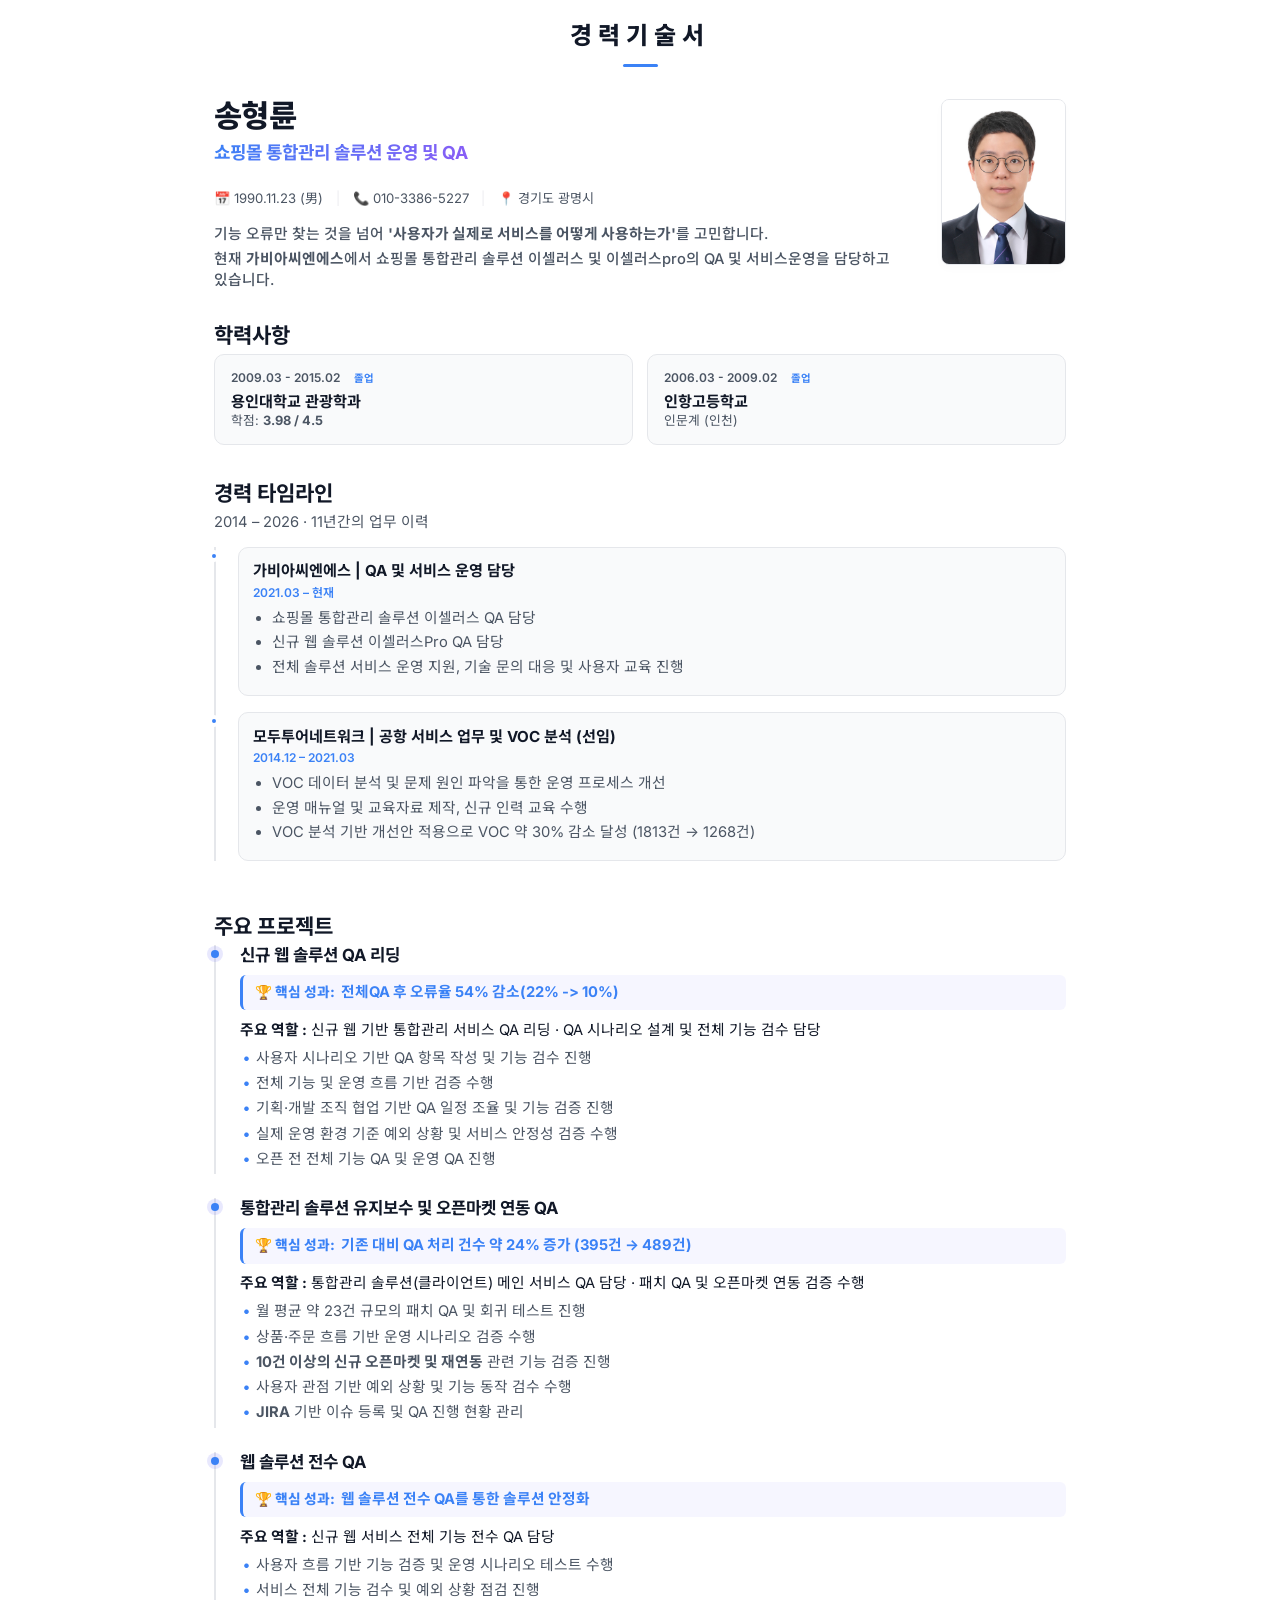
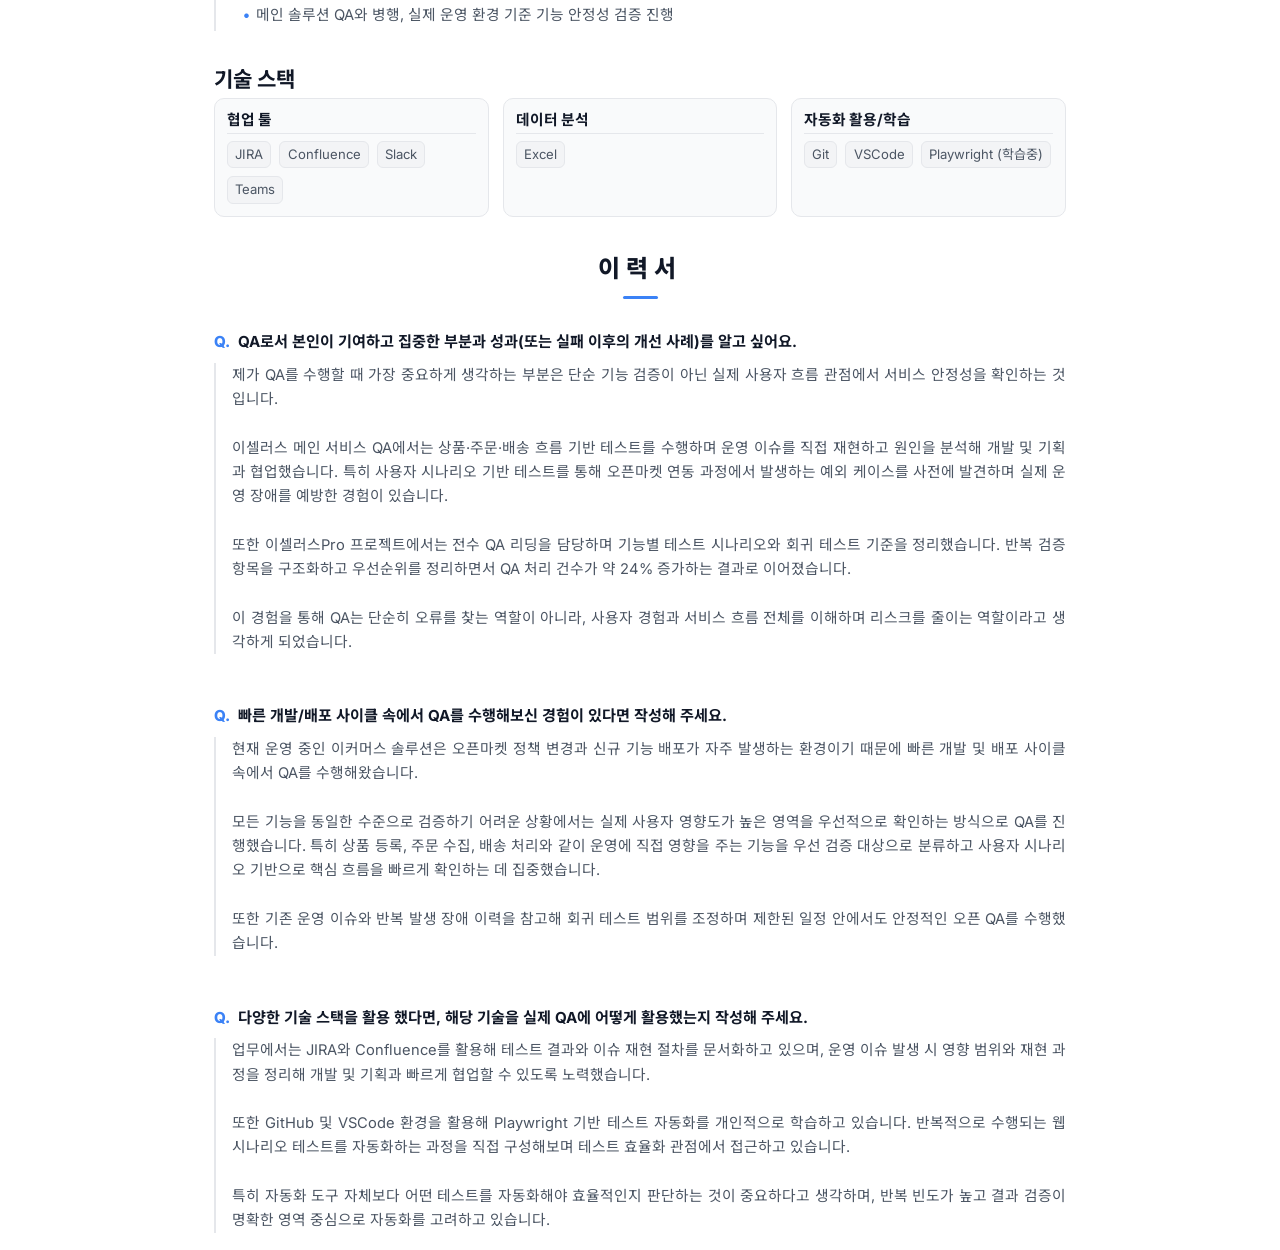
==== toss.html @ c9d4dc8e "Update portfolio project metrics and deploy new professional resume" ====
<!DOCTYPE html>
<html lang="ko">

<head>
    <meta charset="UTF-8">
    <meta name="viewport" content="width=device-width, initial-scale=1.0">
    <title>송형륜 | 포트폴리오</title>
    <meta name="description" content="쇼핑몰 통합관리 솔루션 운영 및 QA 송형륜의 포트폴리오입니다.">
    <!-- Google Fonts: Inter and Noto Sans KR -->
    <link rel="preconnect" href="https://fonts.googleapis.com">
    <link rel="preconnect" href="https://fonts.gstatic.com" crossorigin>
    <link
        href="https://fonts.googleapis.com/css2?family=Inter:wght@400;600;800&family=Noto+Sans+KR:wght@400;500;700&display=swap"
        rel="stylesheet">
    <link rel="stylesheet" href="style.css?v=1.1">
    <style>
        /* Custom Styles for toss.html - Resume-optimized compact layout */

        /* Hide navbar completely */
        .navbar {
            display: none !important;
        }

        /* Adjust global text sizing and spacing */
        body {
            font-size: 0.82rem !important;
            line-height: 1.45 !important;
            padding: 0 !important;
            margin: 0 !important;
        }

        .container {
            max-width: 900px !important;
            width: 100% !important;
            margin: 0 auto !important;
            padding: 0 1.5rem !important;
        }

        /* Compress sections spacing */
        .section {
            padding: 1.1rem 0 !important;
        }

        /* Hero layout: Reset flex container to block so the container stretches to full width */
        .hero {
            display: block !important;
            min-height: auto !important;
            padding-top: 1.2rem !important;
            padding-bottom: 0.8rem !important;
        }

        .hero-grid {
            display: flex !important;
            flex-direction: row !important;
            justify-content: space-between !important;
            align-items: flex-start !important;
            gap: 2.5rem !important;
            padding-top: 0 !important;
        }

        .hero-left {
            flex: 1 !important;
            padding-right: 0 !important;
        }

        .hero-right {
            position: static !important;
            width: auto !important;
            flex-shrink: 0 !important;
            display: flex !important;
            justify-content: flex-end !important;
        }

        /* Compacting typography sizes */
        .hero-title {
            font-size: 1.92rem !important;
            font-weight: 800 !important;
            margin-bottom: 0.5rem !important;
        }

        .hero-role {
            font-size: 1.12rem !important;
            font-weight: 700 !important;
            margin-bottom: 0.6rem !important;
        }

        .hero-subtitle {
            font-size: 0.92rem !important;
            line-height: 1.45 !important;
            margin-bottom: 0 !important;
            color: var(--text-muted) !important;
            word-break: keep-all !important;
        }

        .status-badge {
            margin-bottom: 0.6rem !important;
            padding: 0.15rem 0.5rem !important;
            font-size: 0.74rem !important;
        }

        .section-title {
            font-size: 1.32rem !important;
            margin-bottom: 0.3rem !important;
            font-weight: 700 !important;
        }

        .section-subtitle {
            font-size: 0.92rem !important;
            margin-bottom: 0.8rem !important;
        }

        /* Profile photo frame slot */
        .profile-photo-container {
            width: 125px;
            height: 166px;
            border: 1px solid var(--border-color);
            border-radius: 8px;
            overflow: hidden;
            display: flex;
            align-items: center;
            justify-content: center;
            background: var(--card-bg);
            box-shadow: 0 4px 8px rgba(0, 0, 0, 0.02);
            transition: all 0.2s ease;
        }

        .profile-photo-container:hover {
            border-color: var(--accent-color);
        }

        .profile-photo {
            width: 100%;
            height: 100%;
            display: flex;
            align-items: center;
            justify-content: center;
            color: var(--text-muted);
            font-size: 0.78rem;
            font-weight: 600;
        }

        .photo-placeholder {
            display: flex;
            flex-direction: column;
            align-items: center;
            gap: 6px;
        }

        .photo-placeholder::before {
            content: '📸';
            font-size: 1.4rem;
        }

        /* New Sleek Minimalist Project List Layout */
        .project-list {
            display: flex !important;
            flex-direction: column !important;
            gap: 1.5rem !important;
        }

        .project-item {
            position: relative !important;
            padding-left: 1.5rem !important;
            border-left: 2px solid var(--border-color) !important;
        }

        .project-item::before {
            content: '' !important;
            position: absolute !important;
            left: -5px !important;
            top: 0.3rem !important;
            width: 8px !important;
            height: 8px !important;
            border-radius: 50% !important;
            background: var(--accent-color) !important;
            box-shadow: 0 0 0 4px rgba(99, 102, 241, 0.15) !important;
        }

        .project-header {
            display: flex !important;
            justify-content: space-between !important;
            align-items: center !important;
            margin-bottom: 0.5rem !important;
        }

        .project-header h3 {
            font-size: 1.05rem !important;
            font-weight: 700 !important;
            margin: 0 !important;
        }

        .project-badge {
            font-size: 0.7rem !important;
            padding: 0.15rem 0.5rem !important;
            border-radius: 4px !important;
        }

        .project-result-banner {
            background: rgba(99, 102, 241, 0.06) !important;
            border-left: 3px solid var(--accent-color) !important;
            padding: 0.45rem 0.75rem !important;
            border-radius: 6px !important;
            margin-bottom: 0.6rem !important;
            font-size: 0.92rem !important;
            font-weight: 700 !important;
            color: var(--accent-color) !important;
            display: flex !important;
            align-items: center !important;
            gap: 0.4rem !important;
        }

        .project-result-banner::before {
            content: '🏆 핵심 성과:' !important;
            font-size: 0.86rem !important;
            font-weight: 800 !important;
        }

        .project-role-text {
            font-size: 0.92rem !important;
            color: var(--text-color) !important;
            margin: 0 0 0.4rem 0 !important;
            line-height: 1.45 !important;
        }

        .project-tasks-list {
            list-style: none !important;
            padding-left: 0 !important;
            margin: 0 !important;
        }

        .project-tasks-list li {
            position: relative !important;
            padding-left: 1rem !important;
            margin-bottom: 0.25rem !important;
            font-size: 0.92rem !important;
            line-height: 1.45 !important;
            color: var(--text-muted) !important;
        }

        .project-tasks-list li::before {
            content: '•' !important;
            position: absolute !important;
            left: 0.2rem !important;
            color: var(--accent-color) !important;
            font-weight: bold !important;
        }

        /* Compacting Career Timeline */
        .timeline {
            padding-left: 1.5rem !important;
        }

        .timeline-item {
            margin-bottom: 1rem !important;
        }

        .timeline-dot {
            left: -1.85rem !important;
            top: 0.2rem !important;
            width: 0.75rem !important;
            height: 0.75rem !important;
        }

        .timeline-content {
            padding: 0.85rem !important;
            border-radius: 10px !important;
        }

        .timeline-content h3 {
            font-size: 0.95rem !important;
            margin-bottom: 0.2rem !important;
        }

        .timeline-desc {
            font-size: 0.75rem !important;
            margin-bottom: 0.4rem !important;
        }

        .timeline-content li {
            font-size: 0.92rem !important;
            margin-bottom: 0.2rem !important;
        }

        /* Education Section styling */
        .education-grid {
            display: grid !important;
            grid-template-columns: repeat(2, 1fr) !important;
            gap: 0.85rem !important;
        }

        .education-card {
            padding: 0.85rem 1rem !important;
            border-radius: 10px !important;
            background: var(--card-bg) !important;
            border: 1px solid var(--border-color) !important;
            display: flex !important;
            flex-direction: column !important;
            gap: 0.3rem !important;
        }

        .edu-duration {
            font-size: 0.75rem !important;
            color: var(--text-muted) !important;
            font-weight: 600 !important;
            display: flex !important;
            align-items: center !important;
            gap: 0.5rem !important;
        }

        .edu-badge {
            background: rgba(var(--accent-rgb), 0.1) !important;
            color: var(--accent-color) !important;
            padding: 0.1rem 0.4rem !important;
            font-size: 0.65rem !important;
            border-radius: 4px !important;
            font-weight: 700 !important;
        }

        .education-card h3 {
            font-size: 0.95rem !important;
            font-weight: 700 !important;
            margin: 0 !important;
        }

        .edu-grade {
            font-size: 0.8rem !important;
            color: var(--text-muted) !important;
            margin: 0 !important;
        }

        /* Compacting Skills - 3 column single row layout */
        .skills-grid {
            display: grid !important;
            grid-template-columns: repeat(3, 1fr) !important;
            gap: 0.85rem !important;
        }

        .skill-category {
            padding: 0.75rem !important;
            border-radius: 10px !important;
        }

        .skill-category h3 {
            font-size: 0.92rem !important;
            margin-bottom: 0.4rem !important;
            padding-bottom: 0.2rem !important;
        }

        .tag {
            padding: 0.2rem 0.45rem !important;
            font-size: 0.82rem !important;
            border-radius: 6px !important;
        }

        /* Document Main Title (경력기술서) */
        .resume-main-title {
            text-align: center !important;
            font-size: 1.5rem !important;
            font-weight: 800 !important;
            letter-spacing: 0.25em !important;
            color: var(--text-color) !important;
            margin-bottom: 2rem !important;
            position: relative !important;
        }

        .resume-main-title::after {
            content: '' !important;
            display: block !important;
            width: 35px !important;
            height: 3px !important;
            background: var(--accent-color) !important;
            margin: 0.6rem auto 0 auto !important;
            border-radius: 2px !important;
        }

        /* Cover Letter (자기소개서) Styles */
        .cover-letter-list {
            display: flex !important;
            flex-direction: column !important;
            gap: 3.2rem !important;
            margin-top: 1.5rem !important;
        }

        .cover-letter-item {
            display: flex !important;
            flex-direction: column !important;
            gap: 0.6rem !important;
            page-break-inside: avoid !important;
            break-inside: avoid !important;
        }

        .cover-letter-question {
            font-size: 0.95rem !important;
            font-weight: 700 !important;
            color: var(--text-color) !important;
            display: flex !important;
            align-items: center !important;
            gap: 0.5rem !important;
        }

        .cover-letter-question::before {
            content: 'Q.' !important;
            color: var(--accent-color) !important;
            font-weight: 800 !important;
        }

        .cover-letter-answer {
            font-size: 0.92rem !important;
            line-height: 1.65 !important;
            color: var(--text-muted) !important;
            padding-left: 1rem !important;
            border-left: 2px solid var(--border-color) !important;
            text-align: justify !important;
        }

        /* Hero Contact Info Styling */
        .hero-contact-info {
            display: flex !important;
            flex-wrap: wrap !important;
            gap: 0.6rem !important;
            align-items: center !important;
            margin-top: 0.8rem !important;
            font-size: 0.82rem !important;
            color: var(--text-muted) !important;
        }

        .info-divider {
            color: var(--border-color) !important;
            font-weight: 300 !important;
            margin: 0 0.2rem !important;
        }

        /* Print formatting */
        @media print {
            body {
                background-color: #ffffff !important;
                color: #000000 !important;
                padding-top: 0.4rem !important;
            }

            /* Equal and beautiful spacing between all sections */
            .section {
                padding: 1.4rem 0 !important;
            }

            /* Increase gaps below titles and subtitles for excellent breathing room */
            .section-title {
                margin-bottom: 0.8rem !important;
            }

            .section-subtitle {
                font-size: 0.92rem !important;
                margin-bottom: 1.5rem !important;
            }

            .project-list,
            .education-grid,
            .timeline {
                margin-top: 0.8rem !important;
            }

            /* Extra padding at the top of Page 1 to look very professional */
            .hero {
                padding-top: 1.2rem !important;
                padding-bottom: 1rem !important;
            }

            /* Page 2 cleanly starts with Projects, with matching top margin and separation below */
            #projects {
                page-break-before: always !important;
                break-before: page !important;
                padding-top: 1.0rem !important;
                margin-bottom: 0.4rem !important;
            }

            /* Restore beautiful Project styling to original premium sizes but minimize vertical margins */
            .project-item {
                page-break-inside: avoid !important;
                break-inside: avoid !important;
                margin-bottom: 0.95rem !important;
            }

            .project-result-banner {
                padding: 0.4rem 0.6rem !important;
                margin-bottom: 0.5rem !important;
                font-size: 0.92rem !important;
            }

            .project-role-text {
                font-size: 0.92rem !important;
                margin-bottom: 0.3rem !important;
            }

            .project-tasks-list li {
                font-size: 0.92rem !important;
                line-height: 1.4 !important;
                margin-bottom: 0.12rem !important;
            }

            /* Compact Skills section specifically to sit perfectly at the bottom of Page 2 */
            .skills-grid {
                gap: 0.5rem !important;
                margin-top: 0.5rem !important;
            }

            .skill-category {
                padding: 0.4rem 0.6rem !important;
            }

            .skill-category h3 {
                font-size: 0.92rem !important;
                margin-bottom: 0.3rem !important;
            }

            .tag {
                padding: 0.12rem 0.35rem !important;
                font-size: 0.82rem !important;
            }

            #skills {
                padding-top: 0.6rem !important;
                margin-top: 0 !important;
            }

            /* Page 3 cleanly starts with Cover Letter (자기소개서) */
            #cover-letter {
                page-break-before: always !important;
                break-before: page !important;
                padding-top: 1.4rem !important;
            }

            #cover-letter .cover-letter-list {
                gap: 2.2rem !important;
                margin-top: 1rem !important;
            }

            #cover-letter .cover-letter-item {
                gap: 0.3rem !important;
                page-break-inside: avoid !important;
                break-inside: avoid !important;
            }

            #cover-letter .cover-letter-question {
                font-size: 1.02rem !important;
                margin-bottom: 0.2rem !important;
            }

            #cover-letter .cover-letter-answer {
                font-size: 0.92rem !important;
                line-height: 1.5 !important;
                padding-left: 0.8rem !important;
            }

            .timeline-content,
            .education-card {
                border: 1px solid #e5e7eb !important;
                background: #ffffff !important;
                page-break-inside: avoid !important;
                break-inside: avoid !important;
            }

            .skill-category {
                border: 1px solid #e5e7eb !important;
                background: #ffffff !important;
            }
        }
    </style>
</head>

<body>

    <main>
        <section id="hero" class="hero section">
            <div class="container fade-in">
                <!-- ✏️ [메인 타이틀 수정] -->
                <div class="resume-main-title">경력기술서</div>
                <div class="hero-grid">
                    <div class="hero-left">
                        <!-- ✏️ [이름 수정] -->
                        <h1 class="hero-title">송형륜</h1>
                        <!-- ✏️ [직무/타이틀 수정] -->
                        <p class="hero-role">
                            <span class="gradient-text">쇼핑몰 통합관리 솔루션 운영 및 QA</span>
                        </p>
                        <!-- ✏️ [인적사항 및 연락처 수정] -->
                        <div class="hero-contact-info">
                            <span>📅 1990.11.23 (男)</span>
                            <span class="info-divider">|</span>
                            <span>📞 010-3386-5227</span>
                            <span class="info-divider">|</span>
                            <span>📍 경기도 광명시</span>
                        </div>
                        <!-- ✏️ [한줄 요약 및 소개 수정] -->
                        <p class="hero-subtitle" style="margin-top: 1rem;">
                            기능 오류만 찾는 것을 넘어 <strong>'사용자가 실제로 서비스를 어떻게 사용하는가'</strong>를 고민합니다.
                            <span style="display: block; margin-top: 0.25rem;">현재 <strong>가비아씨엔에스</strong>에서 쇼핑몰 통합관리
                                솔루션 이셀러스 및 이셀러스pro의 QA 및 서비스운영을 담당하고 있습니다.</span>
                        </p>
                    </div>

                    <div class="hero-right">
                        <div class="profile-photo-container slide-up">
                            <!-- ✏️ [실제 이력서용 본인 사진 삽입 완료] -->
                            <img src="photo.jpg" alt="송형륜 프로필 사진"
                                style="width: 100%; height: 100%; object-fit: cover; display: block;">
                        </div>
                    </div>
                </div>
            </div>
        </section>

        <section id="education" class="education section">
            <div class="container">
                <h2 class="section-title slide-up">학력사항</h2>
                <div class="education-grid slide-up">
                    <!-- ✏️ [학력 1 수정 (대학교)] -->
                    <div class="education-card">
                        <div class="edu-duration">2009.03 - 2015.02 <span class="edu-badge">졸업</span></div>
                        <div class="edu-info">
                            <h3>용인대학교 관광학과</h3>
                            <p class="edu-grade">학점: <strong>3.98 / 4.5</strong></p>
                        </div>
                    </div>
                    <!-- ✏️ [학력 2 수정 (고등학교)] -->
                    <div class="education-card">
                        <div class="edu-duration">2006.03 - 2009.02 <span class="edu-badge">졸업</span></div>
                        <div class="edu-info">
                            <h3>인항고등학교</h3>
                            <p class="edu-grade">인문계 (인천)</p>
                        </div>
                    </div>
                </div>
            </div>
        </section>

        <section id="career" class="career section">
            <div class="container">
                <h2 class="section-title slide-up">경력 타임라인</h2>
                <!-- ✏️ [경력 타임라인 요약 서브타이틀 수정] -->
                <p class="section-subtitle slide-up">2014 – 2026 · 11년간의 업무 이력</p>

                <div class="timeline">
                    <div class="timeline-item slide-up">
                        <div class="timeline-dot"></div>
                        <div class="timeline-content">
                            <h3>가비아씨엔에스 | QA 및 서비스 운영 담당</h3>
                            <p class="timeline-desc">2021.03 – 현재</p>
                            <ul>
                                <li>쇼핑몰 통합관리 솔루션 이셀러스 QA 담당</li>
                                <li>신규 웹 솔루션 이셀러스Pro QA 담당</li>
                                <li>전체 솔루션 서비스 운영 지원, 기술 문의 대응 및 사용자 교육 진행</li>
                            </ul>
                        </div>
                    </div>

                    <div class="timeline-item slide-up">
                        <div class="timeline-dot"></div>
                        <div class="timeline-content">
                            <h3>모두투어네트워크 | 공항 서비스 업무 및 VOC 분석 (선임)</h3>
                            <p class="timeline-desc">2014.12 – 2021.03</p>
                            <ul>
                                <li>VOC 데이터 분석 및 문제 원인 파악을 통한 운영 프로세스 개선</li>
                                <li>운영 매뉴얼 및 교육자료 제작, 신규 인력 교육 수행</li>
                                <li>VOC 분석 기반 개선안 적용으로 VOC 약 30% 감소 달성 (1813건 → 1268건)</li>
                            </ul>
                        </div>
                    </div>
                </div>
            </div>
        </section>

        <section id="projects" class="projects section">
            <div class="container">
                <h2 class="section-title slide-up">주요 프로젝트</h2>
                <div class="project-list slide-up">

                    <div class="project-item">
                        <div class="project-header">
                            <h3>신규 웹 솔루션 QA 리딩 </h3>
                        </div>
                        <div class="project-result-banner">
                            전체QA 후 오류율 54% 감소(22% -> 10%)
                        </div>
                        <div class="project-details">
                            <p class="project-role-text"><strong>주요 역할 :</strong> 신규 웹 기반 통합관리 서비스 QA 리딩 · QA 시나리오 설계 및
                                전체 기능 검수 담당</p>
                            <ul class="project-tasks-list">
                                <li>사용자 시나리오 기반 QA 항목 작성 및 기능 검수 진행</li>
                                <li>전체 기능 및 운영 흐름 기반 검증 수행</li>
                                <li>기획·개발 조직 협업 기반 QA 일정 조율 및 기능 검증 진행</li>
                                <li>실제 운영 환경 기준 예외 상황 및 서비스 안정성 검증 수행</li>
                                <li>오픈 전 전체 기능 QA 및 운영 QA 진행</li>
                            </ul>
                        </div>
                    </div>

                    <div class="project-item">
                        <div class="project-header">
                            <h3>통합관리 솔루션 유지보수 및 오픈마켓 연동 QA</h3>
                        </div>
                        <div class="project-result-banner">
                            기존 대비 QA 처리 건수 약 24% 증가 (395건 → 489건)
                        </div>
                        <div class="project-details">
                            <p class="project-role-text"><strong>주요 역할 :</strong> 통합관리 솔루션(클라이언트) 메인 서비스 QA 담당 · 패치 QA 및
                                오픈마켓 연동
                                검증 수행</p>
                            <ul class="project-tasks-list">
                                <li>월 평균 약 23건 규모의 패치 QA 및 회귀 테스트 진행</li>
                                <li>상품·주문 흐름 기반 운영 시나리오 검증 수행</li>
                                <li><strong>10건 이상의 신규 오픈마켓 및 재연동</strong> 관련 기능 검증 진행</li>
                                <li>사용자 관점 기반 예외 상황 및 기능 동작 검수 수행</li>
                                <li><strong>JIRA</strong> 기반 이슈 등록 및 QA 진행 현황 관리</li>
                            </ul>
                        </div>
                    </div>

                    <div class="project-item">
                        <div class="project-header">
                            <h3>웹 솔루션 전수 QA</h3>
                        </div>
                        <div class="project-result-banner">
                            웹 솔루션 전수 QA를 통한 솔루션 안정화
                        </div>
                        <div class="project-details">
                            <p class="project-role-text"><strong>주요 역할 :</strong> 신규 웹 서비스 전체 기능 전수 QA 담당</p>
                            <ul class="project-tasks-list">
                                <li>사용자 흐름 기반 기능 검증 및 운영 시나리오 테스트 수행</li>
                                <li>서비스 전체 기능 검수 및 예외 상황 점검 진행</li>
                                <li>메인 솔루션 QA와 병행, 실제 운영 환경 기준 기능 안정성 검증 진행</li>
                            </ul>
                        </div>
                    </div>

                </div>
            </div>
        </section>

        <section id="skills" class="skills section">
            <div class="container">
                <h2 class="section-title slide-up">기술 스택</h2>
                <div class="skills-grid slide-up">
                    <div class="skill-category">
                        <h3>협업 툴</h3>
                        <div class="skill-tags">
                            <span class="tag">JIRA</span>
                            <span class="tag">Confluence</span>
                            <span class="tag">Slack</span>
                            <span class="tag">Teams</span>
                        </div>
                    </div>
                    <div class="skill-category">
                        <h3>데이터 분석</h3>
                        <div class="skill-tags">
                            <span class="tag">Excel</span>
                        </div>
                    </div>
                    <div class="skill-category">
                        <h3>자동화 활용/학습</h3>
                        <div class="skill-tags">
                            <span class="tag">Git</span>
                            <span class="tag">VSCode</span>
                            <span class="tag">Playwright (학습중)</span>
                        </div>
                    </div>
                </div>
            </div>
        </section>

        <section id="cover-letter" class="cover-letter section">
            <div class="container">
                <!-- ✏️ [대제목 수정: 경력기술서와 동일한 등급의 웅장한 타이틀로 설정] -->
                <div class="resume-main-title slide-up">이력서</div>
                <div class="cover-letter-list slide-up">

                    <div class="cover-letter-item">
                        <div class="cover-letter-question">QA로서 본인이 기여하고 집중한 부분과 성과(또는 실패 이후의 개선 사례)를 알고 싶어요.</div>
                        <div class="cover-letter-answer">
                            제가 QA를 수행할 때 가장 중요하게 생각하는 부분은 단순 기능 검증이 아닌 실제 사용자 흐름 관점에서 서비스 안정성을 확인하는 것입니다.<br><br>
                            이셀러스 메인 서비스 QA에서는 상품·주문·배송 흐름 기반 테스트를 수행하며 운영 이슈를 직접 재현하고 원인을 분석해 개발 및 기획과 협업했습니다. 특히 사용자
                            시나리오 기반 테스트를 통해 오픈마켓 연동 과정에서 발생하는 예외 케이스를 사전에 발견하며 실제 운영 장애를 예방한 경험이 있습니다.<br><br>
                            또한 이셀러스Pro 프로젝트에서는 전수 QA 리딩을 담당하며 기능별 테스트 시나리오와 회귀 테스트 기준을 정리했습니다. 반복 검증 항목을 구조화하고 우선순위를
                            정리하면서 QA 처리 건수가 약 24% 증가하는 결과로 이어졌습니다.<br><br>
                            이 경험을 통해 QA는 단순히 오류를 찾는 역할이 아니라, 사용자 경험과 서비스 흐름 전체를 이해하며 리스크를 줄이는 역할이라고 생각하게 되었습니다.
                        </div>
                    </div>

                    <div class="cover-letter-item">
                        <div class="cover-letter-question">빠른 개발/배포 사이클 속에서 QA를 수행해보신 경험이 있다면 작성해 주세요.</div>
                        <div class="cover-letter-answer">
                            현재 운영 중인 이커머스 솔루션은 오픈마켓 정책 변경과 신규 기능 배포가 자주 발생하는 환경이기 때문에 빠른 개발 및 배포 사이클 속에서 QA를
                            수행해왔습니다.<br><br>
                            모든 기능을 동일한 수준으로 검증하기 어려운 상황에서는 실제 사용자 영향도가 높은 영역을 우선적으로 확인하는 방식으로 QA를 진행했습니다. 특히 상품 등록, 주문
                            수집, 배송 처리와 같이 운영에 직접 영향을 주는 기능을 우선 검증 대상으로 분류하고 사용자 시나리오 기반으로 핵심 흐름을 빠르게 확인하는 데
                            집중했습니다.<br><br>
                            또한 기존 운영 이슈와 반복 발생 장애 이력을 참고해 회귀 테스트 범위를 조정하며 제한된 일정 안에서도 안정적인 오픈 QA를 수행했습니다.
                        </div>
                    </div>

                    <div class="cover-letter-item">
                        <div class="cover-letter-question">다양한 기술 스택을 활용 했다면, 해당 기술을 실제 QA에 어떻게 활용했는지 작성해 주세요.</div>
                        <div class="cover-letter-answer">
                            업무에서는 JIRA와 Confluence를 활용해 테스트 결과와 이슈 재현 절차를 문서화하고 있으며, 운영 이슈 발생 시 영향 범위와 재현 과정을 정리해 개발 및
                            기획과 빠르게 협업할 수 있도록 노력했습니다.<br><br>
                            또한 GitHub 및 VSCode 환경을 활용해 Playwright 기반 테스트 자동화를 개인적으로 학습하고 있습니다. 반복적으로 수행되는 웹 시나리오 테스트를
                            자동화하는 과정을 직접 구성해보며 테스트 효율화 관점에서 접근하고 있습니다.<br><br>
                            특히 자동화 도구 자체보다 어떤 테스트를 자동화해야 효율적인지 판단하는 것이 중요하다고 생각하며, 반복 빈도가 높고 결과 검증이 명확한 영역 중심으로 자동화를
                            고려하고 있습니다.
                        </div>
                    </div>

                </div>
            </div>
        </section>
    </main>



    <script src="script.js?v=1.1"></script>
</body>

</html>
---- style.css ----
:root {
    --bg-color: #ffffff;
    --text-main: #111827;
    --text-muted: #4b5563;
    --accent-color: #3b82f6;
    --accent-hover: #2563eb;
    --gradient-1: #3b82f6;
    --gradient-2: #8b5cf6;
    --card-bg: #f9fafb;
    --border-color: #e5e7eb;
    --nav-bg: rgba(255, 255, 255, 0.8);
}

* {
    margin: 0;
    padding: 0;
    box-sizing: border-box;
}

html {
    scroll-behavior: smooth;
    background-color: var(--bg-color);
}

body {
    font-family: 'Inter', 'Noto Sans KR', sans-serif;
    color: var(--text-main);
    line-height: 1.6;
    overflow-x: hidden;
}

a {
    text-decoration: none;
    color: inherit;
}

ul {
    list-style: none;
}

.container {
    max-width: 1200px;
    margin: 0 auto;
    padding: 0 2rem;
}

/* Typography */
h1, h2, h3 {
    line-height: 1.3;
    font-weight: 700;
}

.section-title {
    font-size: 2.5rem;
    margin-bottom: 1rem;
}

.section-subtitle {
    color: var(--text-muted);
    font-size: 1.1rem;
    margin-bottom: 3rem;
}

.gradient-text {
    background: linear-gradient(135deg, var(--gradient-1), var(--gradient-2));
    -webkit-background-clip: text;
    -webkit-text-fill-color: transparent;
    background-clip: text;
}

/* Navbar */
.navbar {
    position: fixed;
    top: 0;
    left: 0;
    right: 0;
    height: 70px;
    background: var(--nav-bg);
    backdrop-filter: blur(10px);
    -webkit-backdrop-filter: blur(10px);
    border-bottom: 1px solid var(--border-color);
    z-index: 1000;
    display: flex;
    align-items: center;
}

.nav-content {
    width: 100%;
    max-width: 1200px;
    margin: 0 auto;
    padding: 0 2rem;
    display: flex;
    justify-content: space-between;
    align-items: center;
}

.logo {
    font-size: 1.25rem;
    font-weight: 800;
}

.nav-links {
    display: flex;
    gap: 2rem;
}

.nav-links a {
    font-size: 0.95rem;
    color: var(--text-muted);
    transition: color 0.3s ease;
}

.nav-links a:hover {
    color: var(--text-main);
}

/* Sections */
.section {
    padding: 100px 0;
}

/* Hero Section */
.hero {
    min-height: 100vh;
    display: flex;
    align-items: center;
    padding-top: 70px;
}

.hero-grid {
    position: relative;
    display: block;
    padding-top: 2rem;
}

.hero-left {
    display: flex;
    flex-direction: column;
    align-items: flex-start;
    max-width: 100%;
    padding-right: 340px;
}

.status-badge {
    display: inline-flex;
    align-items: center;
    gap: 0.4rem;
    background: rgba(46, 213, 115, 0.15);
    color: #16a34a;
    padding: 0.25rem 0.75rem;
    border-radius: 20px;
    font-size: 0.75rem;
    font-weight: 600;
    margin-bottom: 2rem;
}

.status-dot {
    width: 6px;
    height: 6px;
    background-color: #16a34a;
    border-radius: 50%;
    box-shadow: 0 0 6px rgba(22, 163, 74, 0.4);
}

.hero-title {
    font-size: clamp(4rem, 7vw, 5.5rem);
    font-weight: 800;
    letter-spacing: -0.02em;
    margin-bottom: 0.5rem;
    color: var(--text-main);
    line-height: 1.1;
}

.hero-role {
    font-size: clamp(1.5rem, 3vw, 2rem);
    font-weight: 700;
    color: var(--text-muted);
    margin-bottom: 1.5rem;
}

.hero-subtitle {
    font-size: 1.25rem;
    color: var(--text-main);
    font-weight: 500;
    max-width: 100%;
    margin-bottom: 3rem;
    line-height: 1.8;
}

.hero-actions {
    display: flex;
    gap: 1rem;
    align-items: center;
    flex-wrap: wrap;
}

/* Buttons */
.btn {
    display: inline-flex;
    align-items: center;
    justify-content: center;
    padding: 0.8rem 1.8rem;
    border-radius: 8px;
    font-size: 1rem;
    font-weight: 600;
    transition: all 0.3s ease;
    cursor: pointer;
}

.btn-primary {
    background: var(--text-main);
    color: var(--bg-color);
}

.btn-primary:hover {
    background: #e2e8f0;
    transform: translateY(-2px);
}

.btn-secondary {
    background: transparent;
    border: 1px solid var(--border-color);
    color: var(--text-main);
}

.btn-secondary:hover {
    background: var(--card-bg);
    transform: translateY(-2px);
}

.btn-outline {
    border: 1px solid var(--accent-color);
    color: var(--accent-color);
}
.btn-outline:hover {
    background: rgba(59, 130, 246, 0.1);
    transform: translateY(-2px);
}

.btn-text {
    background: transparent;
    color: var(--text-muted);
    padding: 0.8rem 1rem;
    font-weight: 600;
    transition: color 0.3s ease;
}
.btn-text:hover {
    color: var(--text-main);
}

/* Profile Card */
.hero-right {
    position: absolute;
    top: 2rem;
    right: 0;
    width: 300px;
    display: flex;
    justify-content: center;
}

.profile-card {
    background: var(--card-bg);
    border: 1px solid var(--border-color);
    border-radius: 20px;
    padding: 1.5rem;
    width: 100%;
    box-shadow: 0 10px 30px rgba(0,0,0,0.05);
}

.profile-avatar {
    width: 56px;
    height: 56px;
    background: var(--gradient-2);
    border-radius: 14px;
    display: flex;
    align-items: center;
    justify-content: center;
    font-size: 1.5rem;
    font-weight: 800;
    color: white;
    margin-bottom: 1.5rem;
}

.profile-stats {
    display: flex;
    justify-content: space-between;
    margin-bottom: 1.5rem;
    padding-bottom: 1.5rem;
    border-bottom: 1px solid var(--border-color);
}

.stat-item {
    text-align: center;
}

.stat-value {
    display: block;
    font-size: 1.5rem;
    font-weight: 800;
    color: var(--text-main);
}

.stat-label {
    font-size: 0.85rem;
    color: var(--text-muted);
}

.profile-skills {
    display: flex;
    flex-wrap: wrap;
    gap: 0.5rem;
    margin-bottom: 2rem;
    padding-bottom: 2rem;
    border-bottom: 1px solid var(--border-color);
}

.profile-skills .tag {
    background: #ffffff;
    border: 1px solid var(--border-color);
}

.profile-status {
    display: flex;
    align-items: center;
    gap: 0.5rem;
    font-size: 0.95rem;
    color: var(--text-muted);
    font-weight: 600;
}

/* About Section */
.about-content p {
    font-size: 1.15rem;
    color: var(--text-muted);
    max-width: 800px;
}

/* Projects Section */
.projects-grid {
    display: grid;
    grid-template-columns: 1fr; /* Stack vertically for more detail space */
    gap: 3rem;
}

.project-card {
    background: var(--card-bg);
    border: 1px solid var(--border-color);
    padding: 2.5rem;
    border-radius: 20px;
    transition: all 0.4s cubic-bezier(0.4, 0, 0.2, 1);
    box-shadow: 0 4px 20px rgba(0,0,0,0.03);
    position: relative;
}

.project-card:hover {
    transform: translateY(-8px);
    border-color: var(--accent-color);
    box-shadow: 0 12px 30px rgba(59, 130, 246, 0.08);
}

.project-header {
    display: flex;
    justify-content: space-between;
    align-items: center;
    margin-bottom: 2rem;
    flex-wrap: wrap;
    gap: 1rem;
}

.project-header h3 {
    font-size: 1.75rem;
    color: var(--text-main);
    margin-bottom: 0;
}

.project-badge {
    background: rgba(59, 130, 246, 0.1);
    color: var(--accent-color);
    padding: 0.4rem 1rem;
    border-radius: 30px;
    font-size: 0.85rem;
    font-weight: 700;
}

.project-body {
    display: grid;
    grid-template-columns: repeat(auto-fit, minmax(250px, 1fr));
    gap: 2rem;
}

.project-info h4 {
    font-size: 1rem;
    color: var(--accent-color);
    margin-bottom: 1rem;
    text-transform: uppercase;
    letter-spacing: 0.05em;
    display: flex;
    align-items: center;
    gap: 0.5rem;
}

.project-info h4::before {
    content: '';
    width: 4px;
    height: 16px;
    background: var(--accent-color);
    border-radius: 2px;
}

.project-info p {
    font-size: 1.05rem;
    color: var(--text-main);
    line-height: 1.6;
}

.project-info ul {
    list-style-type: none;
    padding-left: 0;
}

.project-info li {
    position: relative;
    padding-left: 1.5rem;
    margin-bottom: 0.8rem;
    font-size: 0.95rem;
    color: var(--text-muted);
    line-height: 1.6;
}

.project-info li::before {
    content: '→';
    position: absolute;
    left: 0;
    color: var(--accent-color);
}

.result-text {
    font-weight: 600;
    color: var(--text-main) !important;
    padding: 1rem;
    background: rgba(59, 130, 246, 0.03);
    border-radius: 12px;
    border-left: 4px solid var(--accent-color);
}

@media (max-width: 992px) {
    .project-body {
        grid-template-columns: 1fr;
    }
}

/* Career Timeline */
.timeline {
    position: relative;
    padding-left: 2rem;
}

.timeline::before {
    content: '';
    position: absolute;
    left: 0;
    top: 0;
    bottom: 0;
    width: 2px;
    background: var(--border-color);
}

.timeline-item {
    position: relative;
    margin-bottom: 3rem;
}

.timeline-item:last-child {
    margin-bottom: 0;
}

.timeline-dot {
    position: absolute;
    left: -2.35rem;
    top: 0.25rem;
    width: 1rem;
    height: 1rem;
    border-radius: 50%;
    background: var(--accent-color);
    border: 4px solid var(--bg-color);
}

.timeline-content {
    background: var(--card-bg);
    border: 1px solid var(--border-color);
    padding: 1.5rem;
    border-radius: 12px;
    transition: transform 0.3s ease, border-color 0.3s ease;
}

.timeline-content:hover {
    transform: translateY(-5px);
    border-color: rgba(255,255,255,0.3);
}

.timeline-content h3 {
    font-size: 1.25rem;
    margin-bottom: 0.5rem;
}

.timeline-desc {
    color: var(--accent-color);
    font-size: 0.9rem;
    margin-bottom: 1rem;
    font-weight: 600;
}

.timeline-content ul {
    list-style-type: disc;
    padding-left: 1.2rem;
    color: var(--text-muted);
}

.timeline-content li {
    margin-bottom: 0.5rem;
    font-size: 0.95rem;
}

/* Skills Section */
.skills-grid {
    display: grid;
    grid-template-columns: repeat(auto-fit, minmax(250px, 1fr));
    gap: 2rem;
}

.skill-category {
    background: var(--card-bg);
    border: 1px solid var(--border-color);
    padding: 1.5rem;
    border-radius: 12px;
}

.skill-category h3 {
    font-size: 1.1rem;
    margin-bottom: 1rem;
    padding-bottom: 0.5rem;
    border-bottom: 1px solid var(--border-color);
}

.skill-tags {
    display: flex;
    flex-wrap: wrap;
    gap: 0.5rem;
}

.tag {
    background: #f3f4f6;
    border: 1px solid var(--border-color);
    padding: 0.4rem 0.8rem;
    border-radius: 20px;
    font-size: 0.85rem;
    color: var(--text-muted);
}

/* Contact Section */
.contact-card {
    background: var(--card-bg);
    border: 1px solid var(--border-color);
    padding: 3rem 2rem;
    border-radius: 16px;
    text-align: center;
}

.contact-desc {
    font-size: 1.25rem;
    color: var(--text-muted);
    margin-bottom: 2rem;
}

.contact-btn {
    margin: 0 0.5rem;
}

/* Footer */
footer {
    padding: 2rem 0;
    text-align: center;
    border-top: 1px solid var(--border-color);
    color: var(--text-muted);
    font-size: 0.9rem;
}

/* Animations */
.fade-in {
    opacity: 0;
    animation: fadeIn 1s ease forwards;
}

.slide-up {
    opacity: 0;
    transform: translateY(30px);
    transition: opacity 0.8s ease, transform 0.8s ease;
}

.slide-up.visible {
    opacity: 1;
    transform: translateY(0);
}

@keyframes fadeIn {
    from { opacity: 0; }
    to { opacity: 1; }
}

/* Mobile Responsive */
@media (max-width: 768px) {
    .nav-links {
        display: none; /* In a real app, add a hamburger menu */
    }
    
    .hero-grid {
        display: flex;
        flex-direction: column;
        gap: 4rem;
        padding-top: 0;
    }
    
    .hero-left {
        padding-right: 0;
    }
    
    .hero-right {
        position: static;
        width: 100%;
    }

    .hero-title {
        font-size: 3rem;
    }
    
    .profile-card {
        max-width: 100%;
        padding: 2rem;
    }

    .timeline::before {
        left: 0.5rem;
    }
    
    .timeline-dot {
        left: -1.85rem;
    }
    
    .timeline {
        padding-left: 1.5rem;
    }
    
    .contact-btn {
        display: block;
        margin: 0.5rem auto;
        width: 100%;
        max-width: 300px;
    }
}

/* Print Styles */
@media print {
    body {
        -webkit-print-color-adjust: exact !important;
        print-color-adjust: exact !important;
        background-color: var(--bg-color) !important;
        color: var(--text-main) !important;
    }
    .navbar {
        display: none !important;
    }
    .hero {
        min-height: auto !important;
        padding-top: 2rem !important;
    }
    .section {
        padding: 30px 0 !important;
    }
    .project-card, .timeline-content, .skill-category, .contact-card {
        page-break-inside: avoid;
        break-inside: avoid;
    }
    /* Force visibility of animated elements during print */
    .fade-in, .slide-up {
        opacity: 1 !important;
        transform: none !important;
        animation: none !important;
        transition: none !important;
        visibility: visible !important;
    }
}
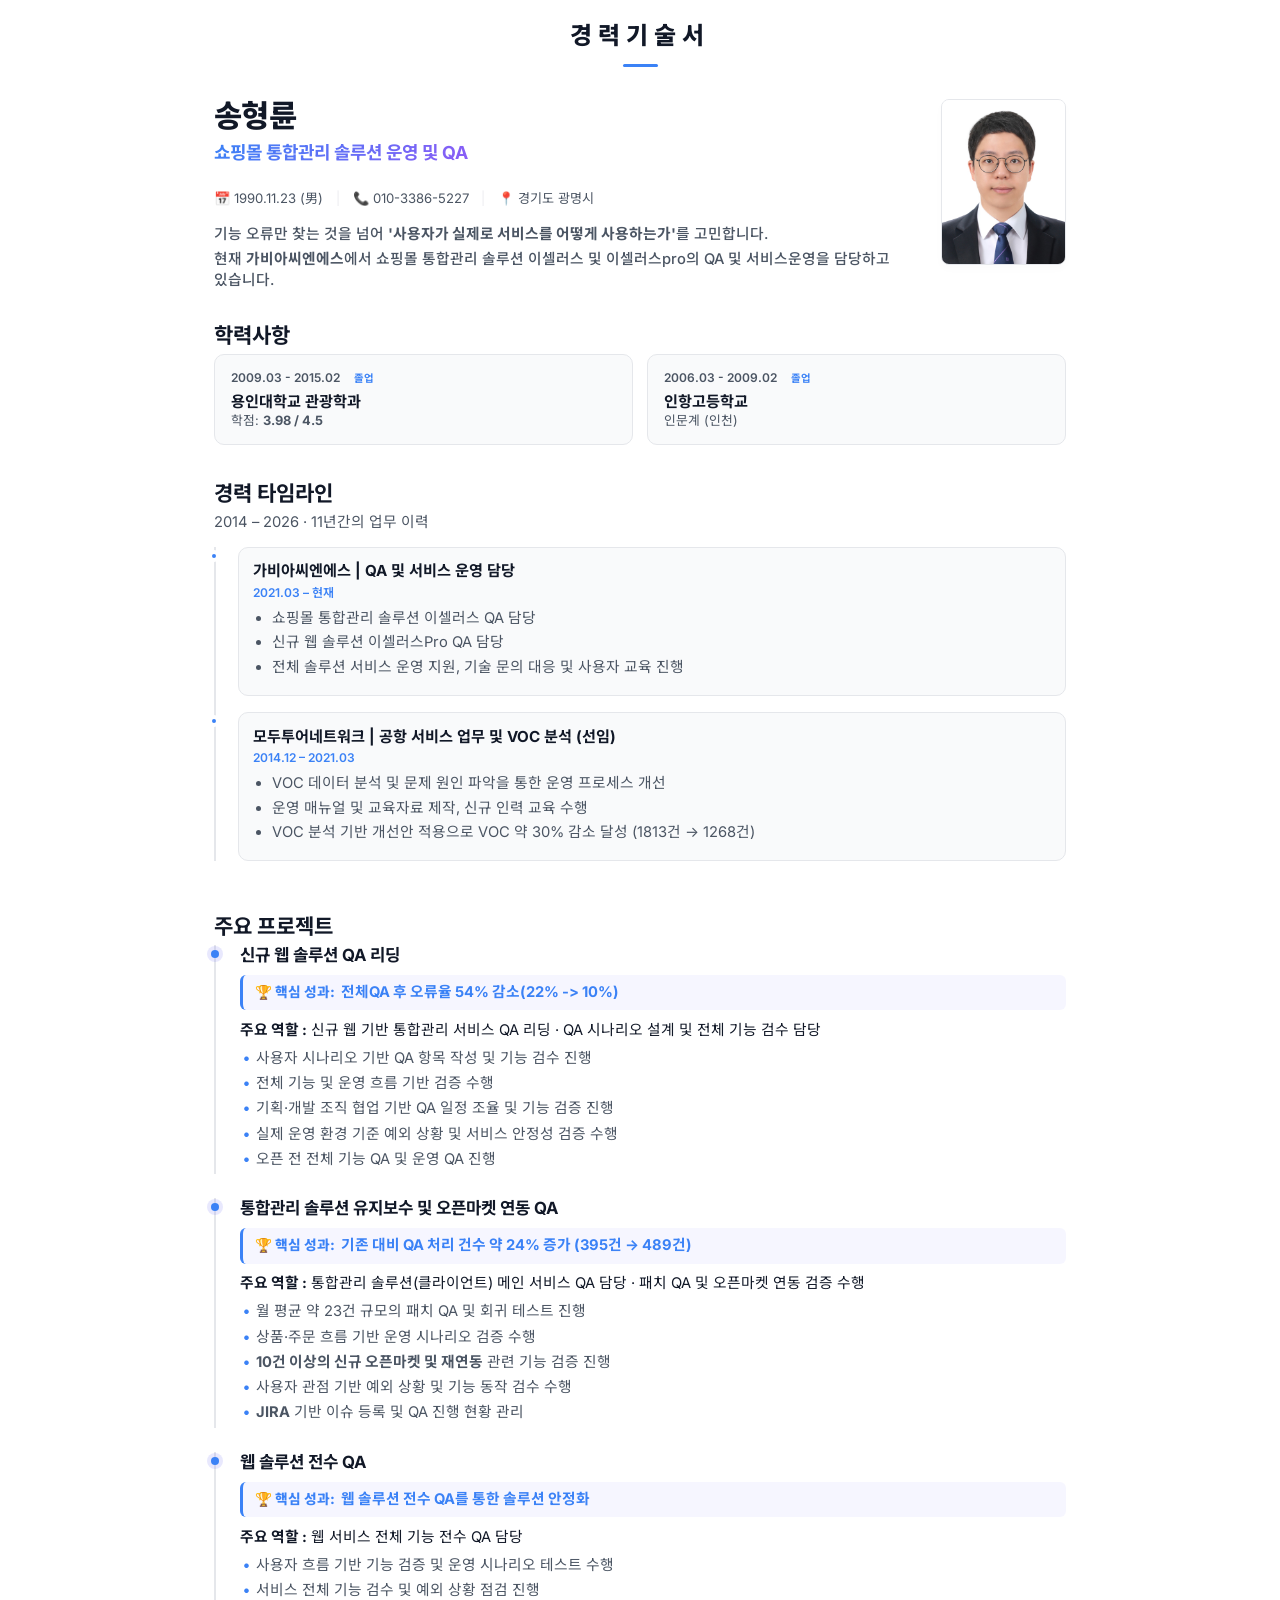
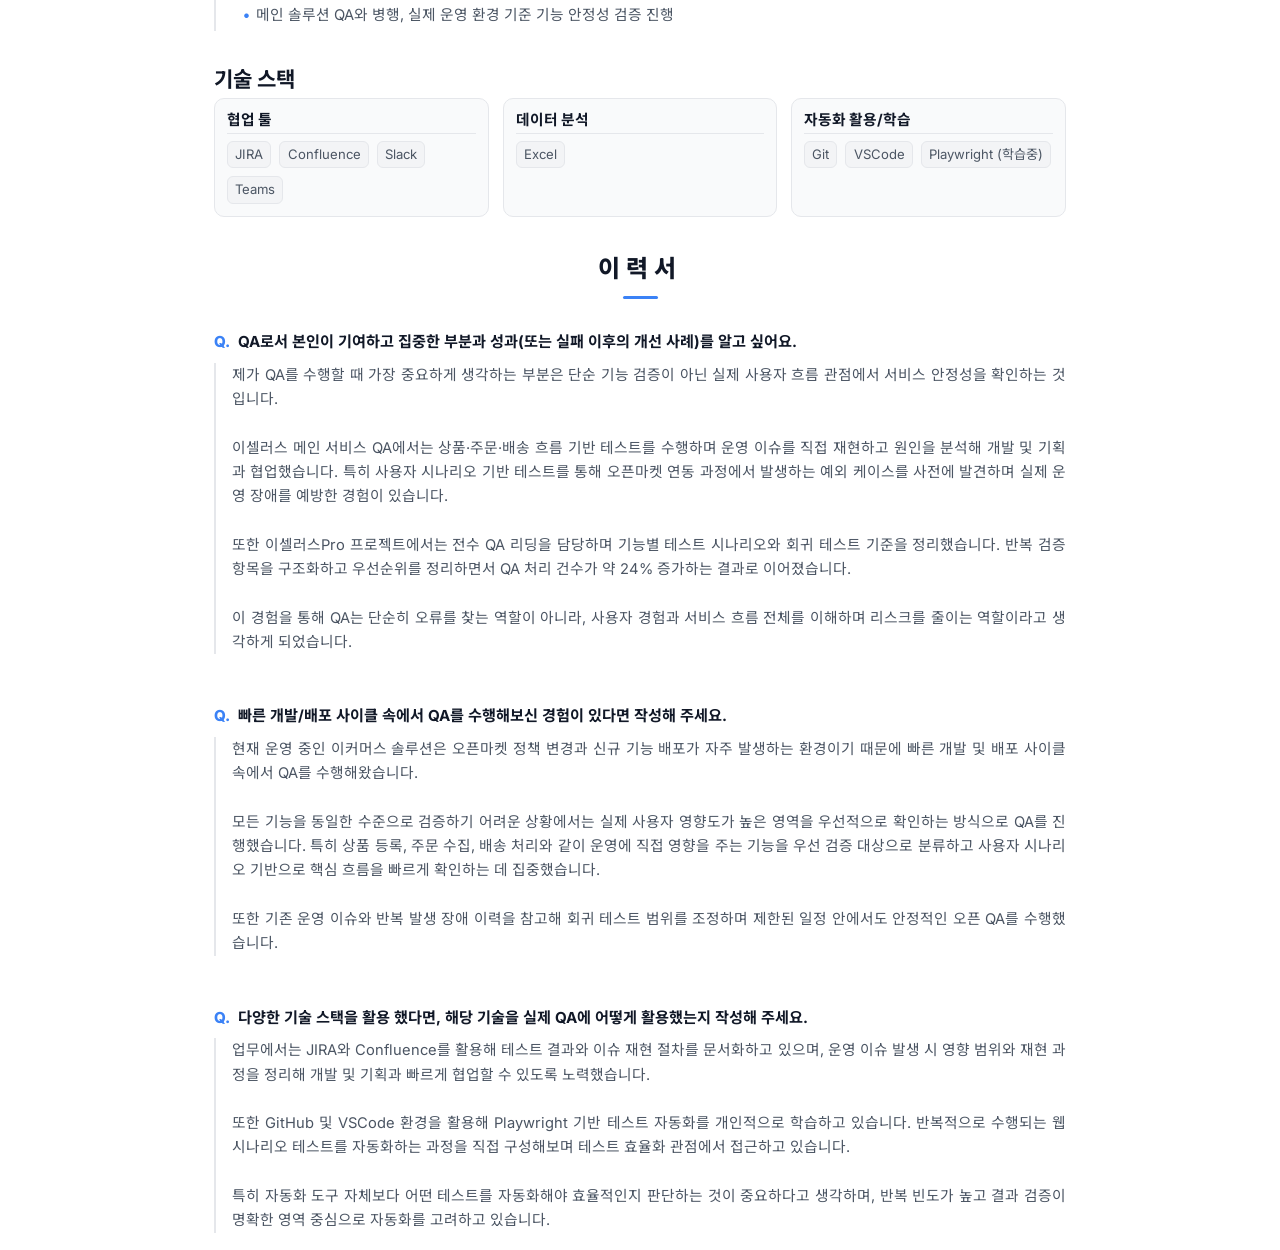
==== commit b3dccce5: "Sync resume role descriptions and rebuild toss.pdf" ====
--- a/toss.html
+++ b/toss.html
@@ -723,7 +723,7 @@
                             웹 솔루션 전수 QA를 통한 솔루션 안정화
                         </div>
                         <div class="project-details">
-                            <p class="project-role-text"><strong>주요 역할 :</strong> 신규 웹 서비스 전체 기능 전수 QA 담당</p>
+                            <p class="project-role-text"><strong>주요 역할 :</strong> 웹 서비스 전체 기능 전수 QA 담당</p>
                             <ul class="project-tasks-list">
                                 <li>사용자 흐름 기반 기능 검증 및 운영 시나리오 테스트 수행</li>
                                 <li>서비스 전체 기능 검수 및 예외 상황 점검 진행</li>
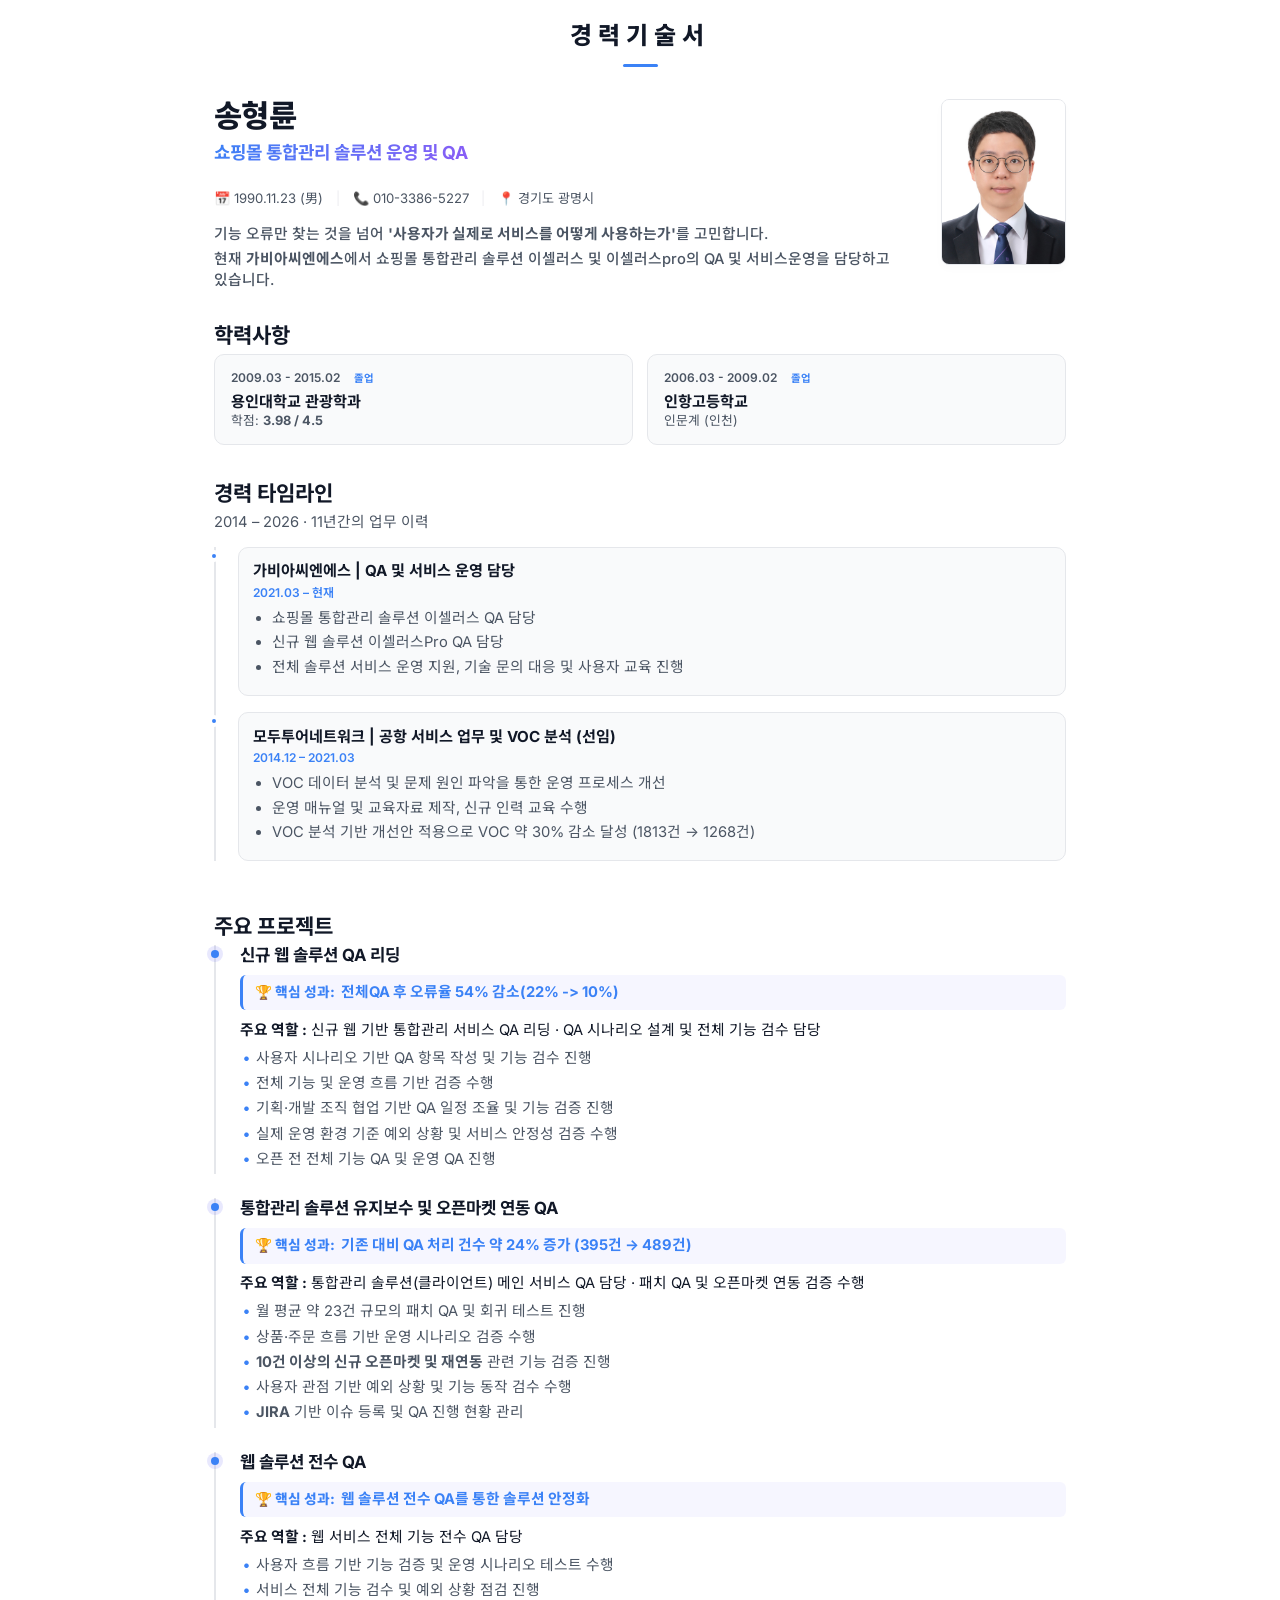
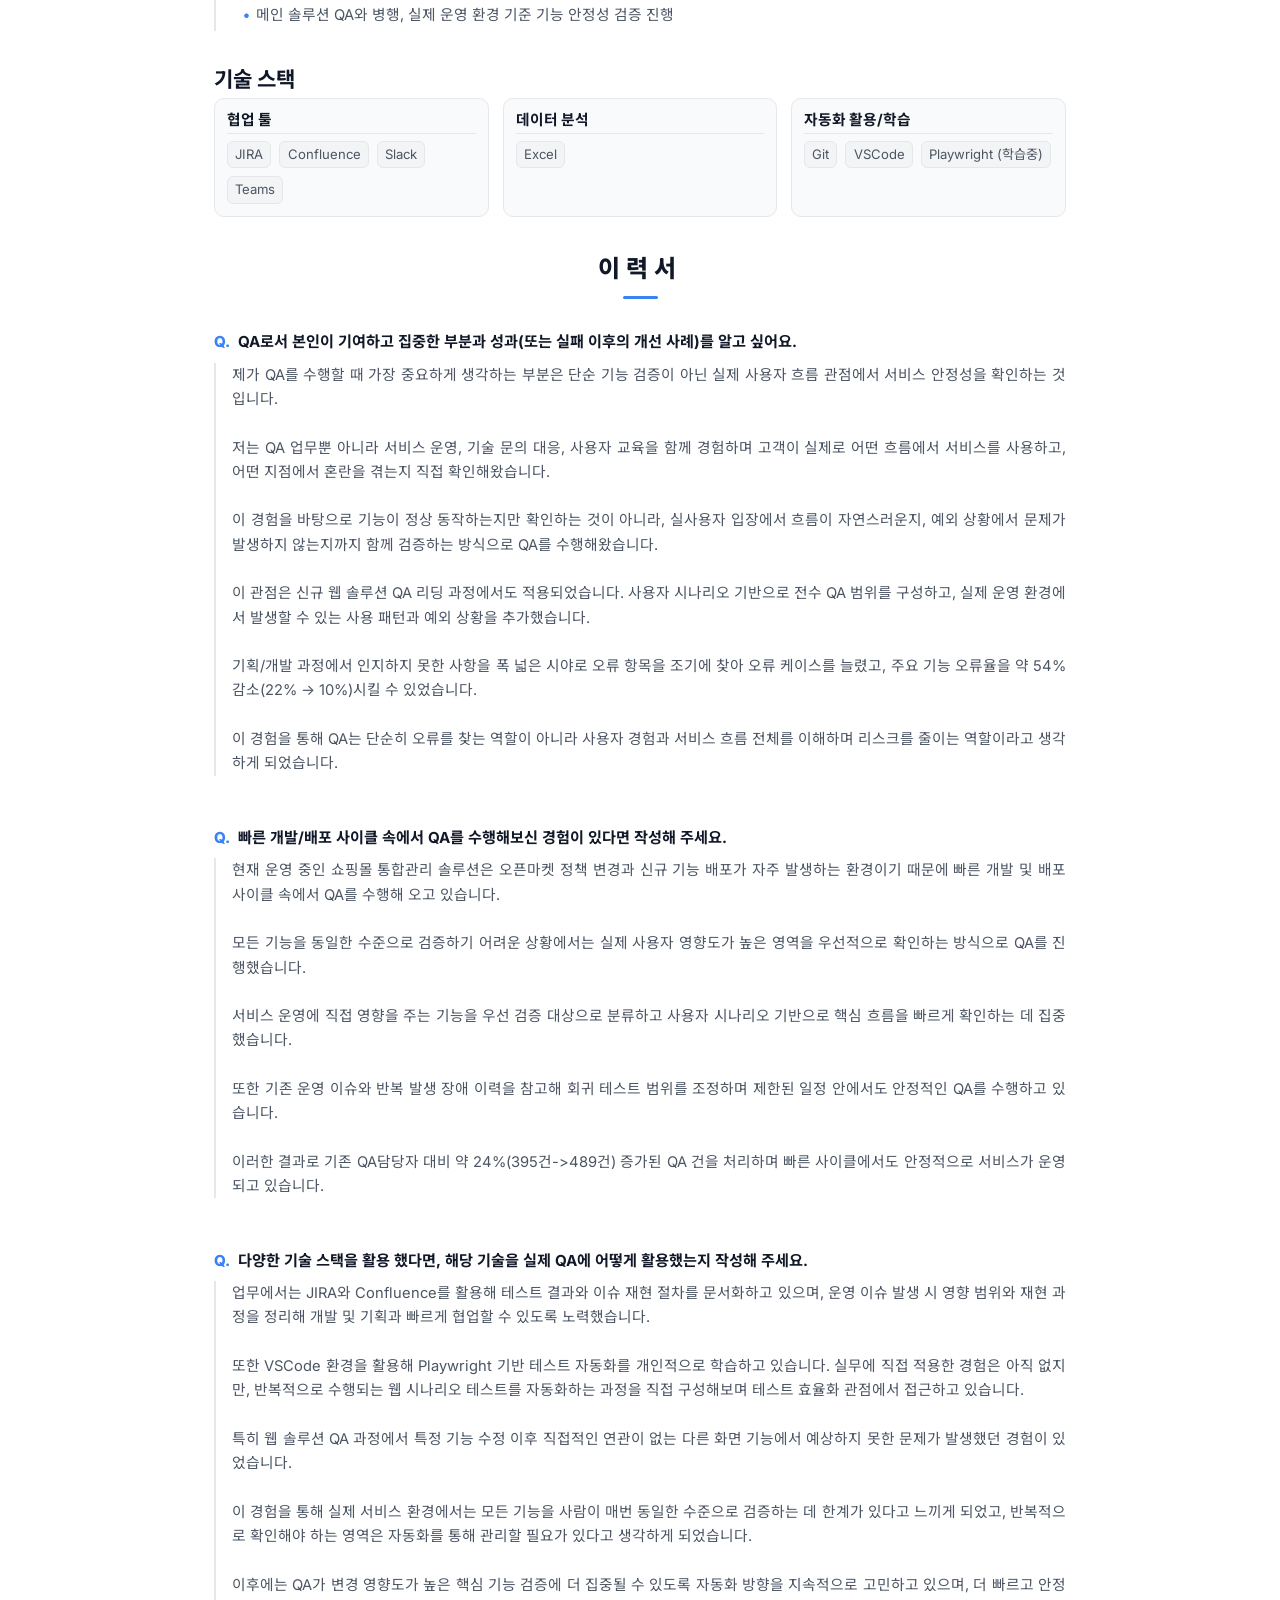
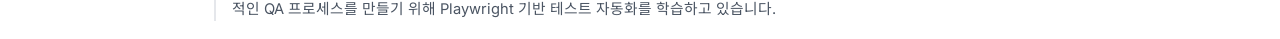
==== commit 15f2351b: "Update Q&A responses in web resume, compiled PDF, and text backups" ====
--- a/toss.html
+++ b/toss.html
@@ -777,35 +777,33 @@
                         <div class="cover-letter-question">QA로서 본인이 기여하고 집중한 부분과 성과(또는 실패 이후의 개선 사례)를 알고 싶어요.</div>
                         <div class="cover-letter-answer">
                             제가 QA를 수행할 때 가장 중요하게 생각하는 부분은 단순 기능 검증이 아닌 실제 사용자 흐름 관점에서 서비스 안정성을 확인하는 것입니다.<br><br>
-                            이셀러스 메인 서비스 QA에서는 상품·주문·배송 흐름 기반 테스트를 수행하며 운영 이슈를 직접 재현하고 원인을 분석해 개발 및 기획과 협업했습니다. 특히 사용자
-                            시나리오 기반 테스트를 통해 오픈마켓 연동 과정에서 발생하는 예외 케이스를 사전에 발견하며 실제 운영 장애를 예방한 경험이 있습니다.<br><br>
-                            또한 이셀러스Pro 프로젝트에서는 전수 QA 리딩을 담당하며 기능별 테스트 시나리오와 회귀 테스트 기준을 정리했습니다. 반복 검증 항목을 구조화하고 우선순위를
-                            정리하면서 QA 처리 건수가 약 24% 증가하는 결과로 이어졌습니다.<br><br>
-                            이 경험을 통해 QA는 단순히 오류를 찾는 역할이 아니라, 사용자 경험과 서비스 흐름 전체를 이해하며 리스크를 줄이는 역할이라고 생각하게 되었습니다.
+                            저는 QA 업무뿐 아니라 서비스 운영, 기술 문의 대응, 사용자 교육을 함께 경험하며 고객이 실제로 어떤 흐름에서 서비스를 사용하고, 어떤 지점에서 혼란을 겪는지 직접 확인해왔습니다.<br><br>
+                            이 경험을 바탕으로 기능이 정상 동작하는지만 확인하는 것이 아니라, 실사용자 입장에서 흐름이 자연스러운지, 예외 상황에서 문제가 발생하지 않는지까지 함께 검증하는 방식으로 QA를 수행해왔습니다.<br><br>
+                            이 관점은 신규 웹 솔루션 QA 리딩 과정에서도 적용되었습니다. 사용자 시나리오 기반으로 전수 QA 범위를 구성하고, 실제 운영 환경에서 발생할 수 있는 사용 패턴과 예외 상황을 추가했습니다.<br><br>
+                            기획/개발 과정에서 인지하지 못한 사항을 폭 넓은 시야로 오류 항목을 조기에 찾아 오류 케이스를 늘렸고, 주요 기능 오류율을 약 54% 감소(22% → 10%)시킬 수 있었습니다.<br><br>
+                            이 경험을 통해 QA는 단순히 오류를 찾는 역할이 아니라 사용자 경험과 서비스 흐름 전체를 이해하며 리스크를 줄이는 역할이라고 생각하게 되었습니다.
                         </div>
                     </div>
 
                     <div class="cover-letter-item">
                         <div class="cover-letter-question">빠른 개발/배포 사이클 속에서 QA를 수행해보신 경험이 있다면 작성해 주세요.</div>
                         <div class="cover-letter-answer">
-                            현재 운영 중인 이커머스 솔루션은 오픈마켓 정책 변경과 신규 기능 배포가 자주 발생하는 환경이기 때문에 빠른 개발 및 배포 사이클 속에서 QA를
-                            수행해왔습니다.<br><br>
-                            모든 기능을 동일한 수준으로 검증하기 어려운 상황에서는 실제 사용자 영향도가 높은 영역을 우선적으로 확인하는 방식으로 QA를 진행했습니다. 특히 상품 등록, 주문
-                            수집, 배송 처리와 같이 운영에 직접 영향을 주는 기능을 우선 검증 대상으로 분류하고 사용자 시나리오 기반으로 핵심 흐름을 빠르게 확인하는 데
-                            집중했습니다.<br><br>
-                            또한 기존 운영 이슈와 반복 발생 장애 이력을 참고해 회귀 테스트 범위를 조정하며 제한된 일정 안에서도 안정적인 오픈 QA를 수행했습니다.
+                            현재 운영 중인 쇼핑몰 통합관리 솔루션은 오픈마켓 정책 변경과 신규 기능 배포가 자주 발생하는 환경이기 때문에 빠른 개발 및 배포 사이클 속에서 QA를 수행해 오고 있습니다.<br><br>
+                            모든 기능을 동일한 수준으로 검증하기 어려운 상황에서는 실제 사용자 영향도가 높은 영역을 우선적으로 확인하는 방식으로 QA를 진행했습니다.<br><br>
+                            서비스 운영에 직접 영향을 주는 기능을 우선 검증 대상으로 분류하고 사용자 시나리오 기반으로 핵심 흐름을 빠르게 확인하는 데 집중했습니다.<br><br>
+                            또한 기존 운영 이슈와 반복 발생 장애 이력을 참고해 회귀 테스트 범위를 조정하며 제한된 일정 안에서도 안정적인 QA를 수행하고 있습니다.<br><br>
+                            이러한 결과로 기존 QA담당자 대비 약 24%(395건->489건) 증가된 QA 건을 처리하며 빠른 사이클에서도 안정적으로 서비스가 운영되고 있습니다.
                         </div>
                     </div>
 
                     <div class="cover-letter-item">
                         <div class="cover-letter-question">다양한 기술 스택을 활용 했다면, 해당 기술을 실제 QA에 어떻게 활용했는지 작성해 주세요.</div>
                         <div class="cover-letter-answer">
-                            업무에서는 JIRA와 Confluence를 활용해 테스트 결과와 이슈 재현 절차를 문서화하고 있으며, 운영 이슈 발생 시 영향 범위와 재현 과정을 정리해 개발 및
-                            기획과 빠르게 협업할 수 있도록 노력했습니다.<br><br>
-                            또한 GitHub 및 VSCode 환경을 활용해 Playwright 기반 테스트 자동화를 개인적으로 학습하고 있습니다. 반복적으로 수행되는 웹 시나리오 테스트를
-                            자동화하는 과정을 직접 구성해보며 테스트 효율화 관점에서 접근하고 있습니다.<br><br>
-                            특히 자동화 도구 자체보다 어떤 테스트를 자동화해야 효율적인지 판단하는 것이 중요하다고 생각하며, 반복 빈도가 높고 결과 검증이 명확한 영역 중심으로 자동화를
-                            고려하고 있습니다.
+                            업무에서는 JIRA와 Confluence를 활용해 테스트 결과와 이슈 재현 절차를 문서화하고 있으며, 운영 이슈 발생 시 영향 범위와 재현 과정을 정리해 개발 및 기획과 빠르게 협업할 수 있도록 노력했습니다.<br><br>
+                            또한 VSCode 환경을 활용해 Playwright 기반 테스트 자동화를 개인적으로 학습하고 있습니다. 실무에 직접 적용한 경험은 아직 없지만, 반복적으로 수행되는 웹 시나리오 테스트를 자동화하는 과정을 직접 구성해보며 테스트 효율화 관점에서 접근하고 있습니다.<br><br>
+                            특히 웹 솔루션 QA 과정에서 특정 기능 수정 이후 직접적인 연관이 없는 다른 화면 기능에서 예상하지 못한 문제가 발생했던 경험이 있었습니다.<br><br>
+                            이 경험을 통해 실제 서비스 환경에서는 모든 기능을 사람이 매번 동일한 수준으로 검증하는 데 한계가 있다고 느끼게 되었고, 반복적으로 확인해야 하는 영역은 자동화를 통해 관리할 필요가 있다고 생각하게 되었습니다.<br><br>
+                            이후에는 QA가 변경 영향도가 높은 핵심 기능 검증에 더 집중될 수 있도록 자동화 방향을 지속적으로 고민하고 있으며, 더 빠르고 안정적인 QA 프로세스를 만들기 위해 Playwright 기반 테스트 자동화를 학습하고 있습니다.
                         </div>
                     </div>
 
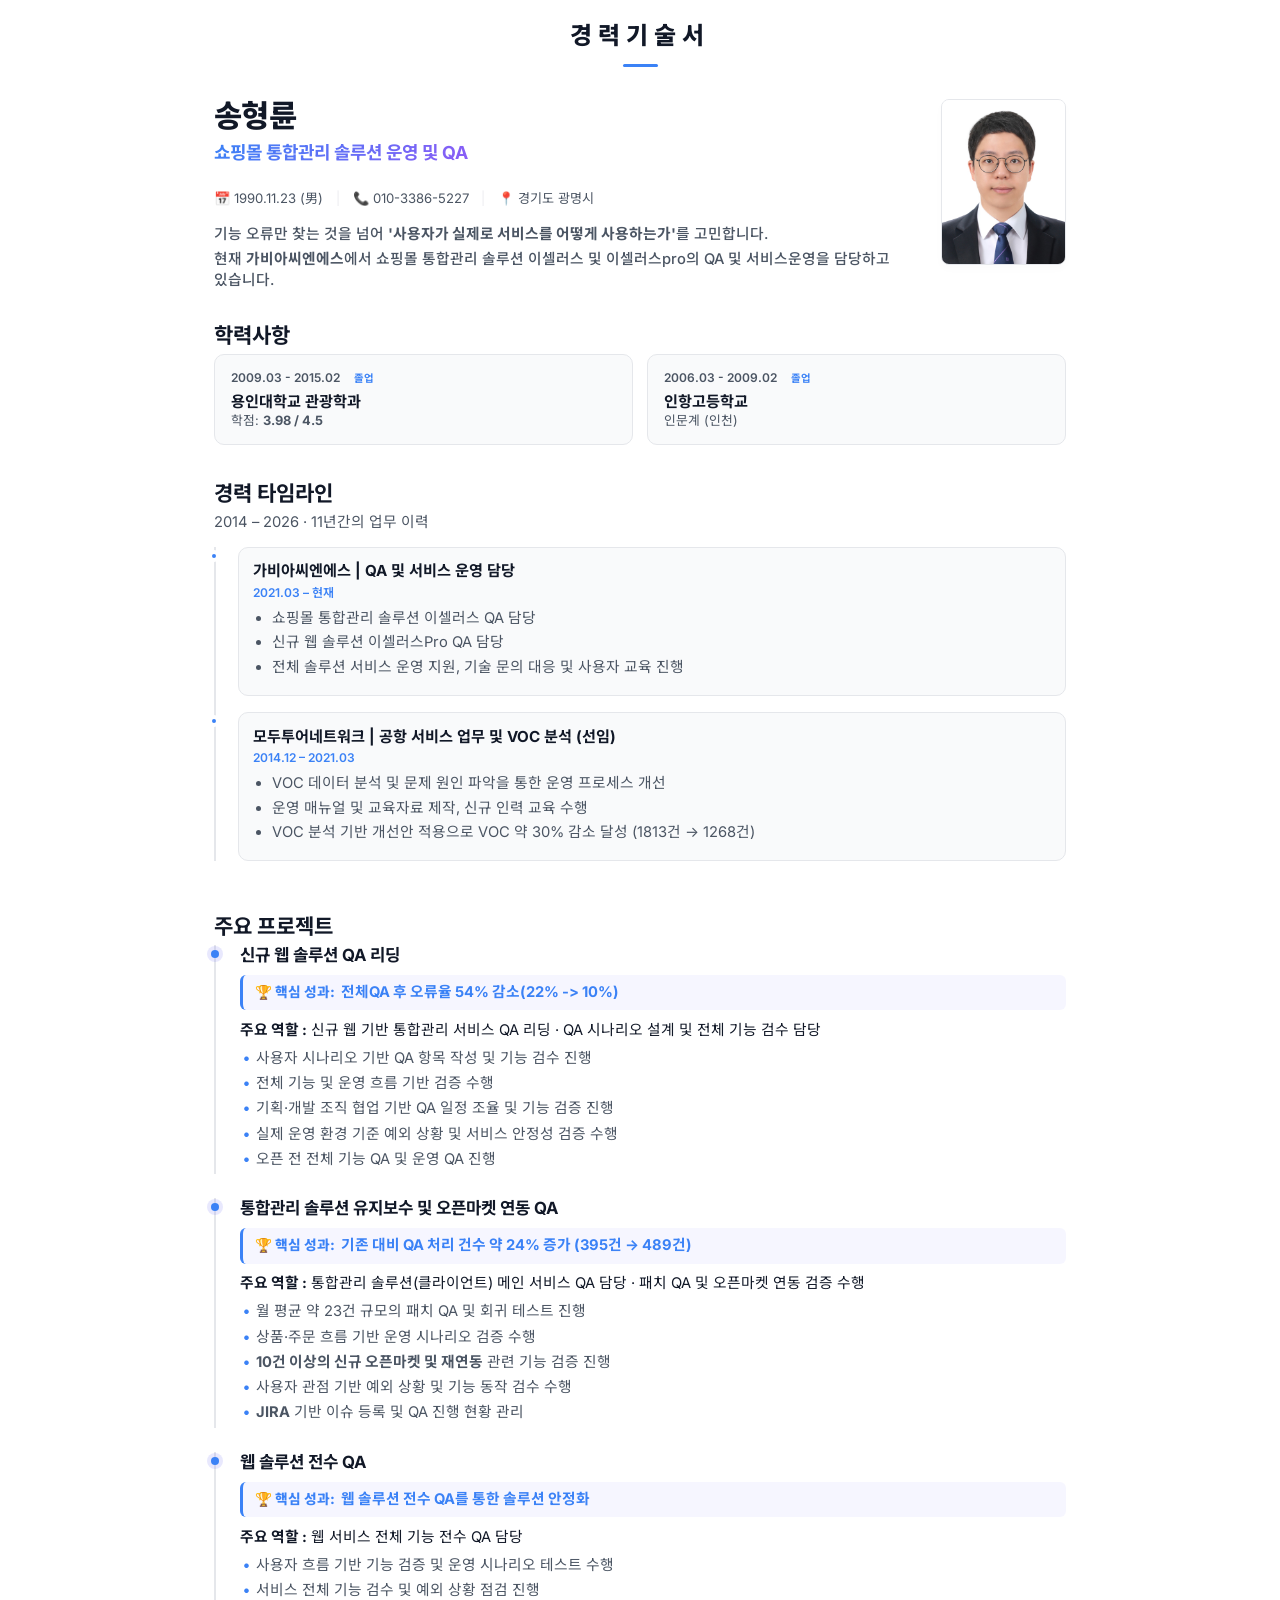
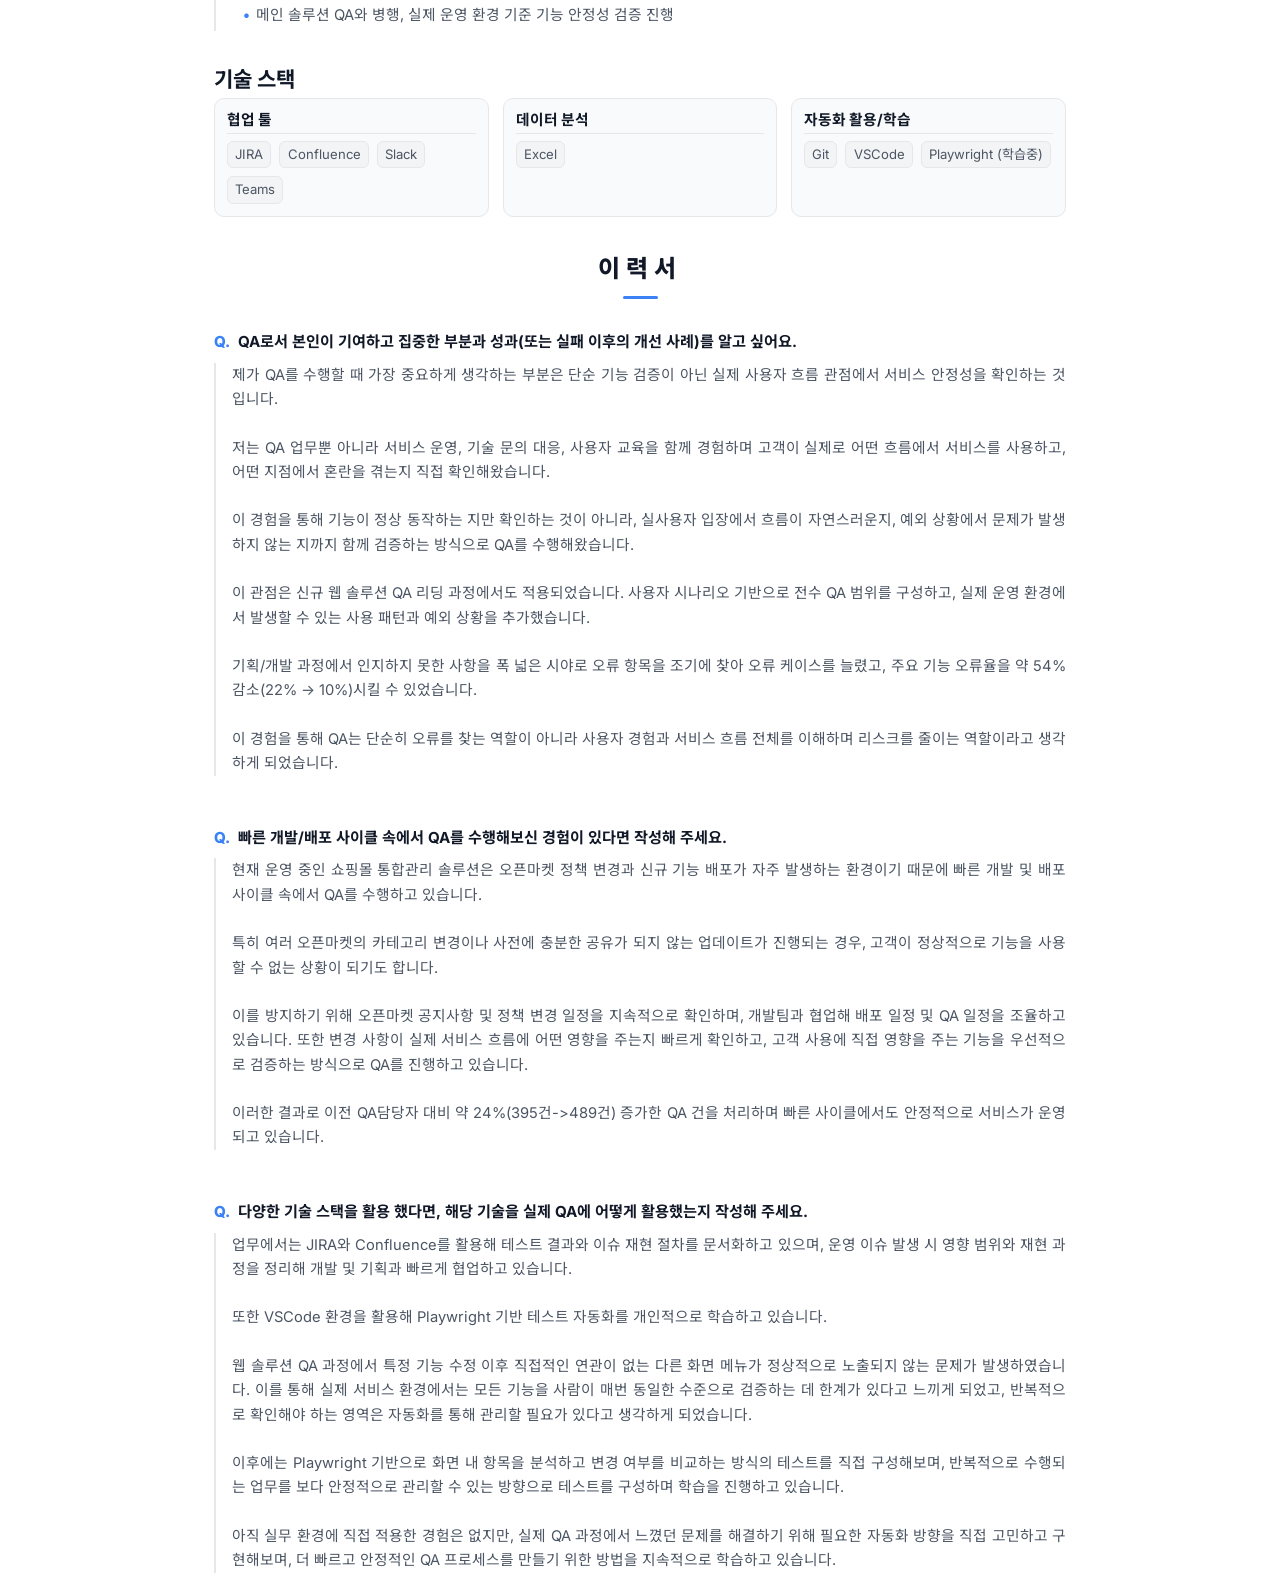
==== commit 08727c0e: "Update cover letter in toss.html" ====
--- a/toss.html
+++ b/toss.html
@@ -778,7 +778,7 @@
                         <div class="cover-letter-answer">
                             제가 QA를 수행할 때 가장 중요하게 생각하는 부분은 단순 기능 검증이 아닌 실제 사용자 흐름 관점에서 서비스 안정성을 확인하는 것입니다.<br><br>
                             저는 QA 업무뿐 아니라 서비스 운영, 기술 문의 대응, 사용자 교육을 함께 경험하며 고객이 실제로 어떤 흐름에서 서비스를 사용하고, 어떤 지점에서 혼란을 겪는지 직접 확인해왔습니다.<br><br>
-                            이 경험을 바탕으로 기능이 정상 동작하는지만 확인하는 것이 아니라, 실사용자 입장에서 흐름이 자연스러운지, 예외 상황에서 문제가 발생하지 않는지까지 함께 검증하는 방식으로 QA를 수행해왔습니다.<br><br>
+                            이 경험을 통해 기능이 정상 동작하는 지만 확인하는 것이 아니라, 실사용자 입장에서 흐름이 자연스러운지, 예외 상황에서 문제가 발생하지 않는 지까지 함께 검증하는 방식으로 QA를 수행해왔습니다.<br><br>
                             이 관점은 신규 웹 솔루션 QA 리딩 과정에서도 적용되었습니다. 사용자 시나리오 기반으로 전수 QA 범위를 구성하고, 실제 운영 환경에서 발생할 수 있는 사용 패턴과 예외 상황을 추가했습니다.<br><br>
                             기획/개발 과정에서 인지하지 못한 사항을 폭 넓은 시야로 오류 항목을 조기에 찾아 오류 케이스를 늘렸고, 주요 기능 오류율을 약 54% 감소(22% → 10%)시킬 수 있었습니다.<br><br>
                             이 경험을 통해 QA는 단순히 오류를 찾는 역할이 아니라 사용자 경험과 서비스 흐름 전체를 이해하며 리스크를 줄이는 역할이라고 생각하게 되었습니다.
@@ -788,22 +788,21 @@
                     <div class="cover-letter-item">
                         <div class="cover-letter-question">빠른 개발/배포 사이클 속에서 QA를 수행해보신 경험이 있다면 작성해 주세요.</div>
                         <div class="cover-letter-answer">
-                            현재 운영 중인 쇼핑몰 통합관리 솔루션은 오픈마켓 정책 변경과 신규 기능 배포가 자주 발생하는 환경이기 때문에 빠른 개발 및 배포 사이클 속에서 QA를 수행해 오고 있습니다.<br><br>
-                            모든 기능을 동일한 수준으로 검증하기 어려운 상황에서는 실제 사용자 영향도가 높은 영역을 우선적으로 확인하는 방식으로 QA를 진행했습니다.<br><br>
-                            서비스 운영에 직접 영향을 주는 기능을 우선 검증 대상으로 분류하고 사용자 시나리오 기반으로 핵심 흐름을 빠르게 확인하는 데 집중했습니다.<br><br>
-                            또한 기존 운영 이슈와 반복 발생 장애 이력을 참고해 회귀 테스트 범위를 조정하며 제한된 일정 안에서도 안정적인 QA를 수행하고 있습니다.<br><br>
-                            이러한 결과로 기존 QA담당자 대비 약 24%(395건->489건) 증가된 QA 건을 처리하며 빠른 사이클에서도 안정적으로 서비스가 운영되고 있습니다.
+                            현재 운영 중인 쇼핑몰 통합관리 솔루션은 오픈마켓 정책 변경과 신규 기능 배포가 자주 발생하는 환경이기 때문에 빠른 개발 및 배포 사이클 속에서 QA를 수행하고 있습니다.<br><br>
+                            특히 여러 오픈마켓의 카테고리 변경이나 사전에 충분한 공유가 되지 않는 업데이트가 진행되는 경우, 고객이 정상적으로 기능을 사용할 수 없는 상황이 되기도 합니다.<br><br>
+                            이를 방지하기 위해 오픈마켓 공지사항 및 정책 변경 일정을 지속적으로 확인하며, 개발팀과 협업해 배포 일정 및 QA 일정을 조율하고 있습니다. 또한 변경 사항이 실제 서비스 흐름에 어떤 영향을 주는지 빠르게 확인하고, 고객 사용에 직접 영향을 주는 기능을 우선적으로 검증하는 방식으로 QA를 진행하고 있습니다.<br><br>
+                            이러한 결과로 이전 QA담당자 대비 약 24%(395건->489건) 증가한 QA 건을 처리하며 빠른 사이클에서도 안정적으로 서비스가 운영되고 있습니다.
                         </div>
                     </div>
 
                     <div class="cover-letter-item">
                         <div class="cover-letter-question">다양한 기술 스택을 활용 했다면, 해당 기술을 실제 QA에 어떻게 활용했는지 작성해 주세요.</div>
                         <div class="cover-letter-answer">
-                            업무에서는 JIRA와 Confluence를 활용해 테스트 결과와 이슈 재현 절차를 문서화하고 있으며, 운영 이슈 발생 시 영향 범위와 재현 과정을 정리해 개발 및 기획과 빠르게 협업할 수 있도록 노력했습니다.<br><br>
-                            또한 VSCode 환경을 활용해 Playwright 기반 테스트 자동화를 개인적으로 학습하고 있습니다. 실무에 직접 적용한 경험은 아직 없지만, 반복적으로 수행되는 웹 시나리오 테스트를 자동화하는 과정을 직접 구성해보며 테스트 효율화 관점에서 접근하고 있습니다.<br><br>
-                            특히 웹 솔루션 QA 과정에서 특정 기능 수정 이후 직접적인 연관이 없는 다른 화면 기능에서 예상하지 못한 문제가 발생했던 경험이 있었습니다.<br><br>
-                            이 경험을 통해 실제 서비스 환경에서는 모든 기능을 사람이 매번 동일한 수준으로 검증하는 데 한계가 있다고 느끼게 되었고, 반복적으로 확인해야 하는 영역은 자동화를 통해 관리할 필요가 있다고 생각하게 되었습니다.<br><br>
-                            이후에는 QA가 변경 영향도가 높은 핵심 기능 검증에 더 집중될 수 있도록 자동화 방향을 지속적으로 고민하고 있으며, 더 빠르고 안정적인 QA 프로세스를 만들기 위해 Playwright 기반 테스트 자동화를 학습하고 있습니다.
+                            업무에서는 JIRA와 Confluence를 활용해 테스트 결과와 이슈 재현 절차를 문서화하고 있으며, 운영 이슈 발생 시 영향 범위와 재현 과정을 정리해 개발 및 기획과 빠르게 협업하고 있습니다.<br><br>
+                            또한 VSCode 환경을 활용해 Playwright 기반 테스트 자동화를 개인적으로 학습하고 있습니다.<br><br>
+                            웹 솔루션 QA 과정에서 특정 기능 수정 이후 직접적인 연관이 없는 다른 화면 메뉴가 정상적으로 노출되지 않는 문제가 발생하였습니다. 이를 통해 실제 서비스 환경에서는 모든 기능을 사람이 매번 동일한 수준으로 검증하는 데 한계가 있다고 느끼게 되었고, 반복적으로 확인해야 하는 영역은 자동화를 통해 관리할 필요가 있다고 생각하게 되었습니다.<br><br>
+                            이후에는 Playwright 기반으로 화면 내 항목을 분석하고 변경 여부를 비교하는 방식의 테스트를 직접 구성해보며, 반복적으로 수행되는 업무를 보다 안정적으로 관리할 수 있는 방향으로 테스트를 구성하며 학습을 진행하고 있습니다.<br><br>
+                            아직 실무 환경에 직접 적용한 경험은 없지만, 실제 QA 과정에서 느꼈던 문제를 해결하기 위해 필요한 자동화 방향을 직접 고민하고 구현해보며, 더 빠르고 안정적인 QA 프로세스를 만들기 위한 방법을 지속적으로 학습하고 있습니다.
                         </div>
                     </div>
 
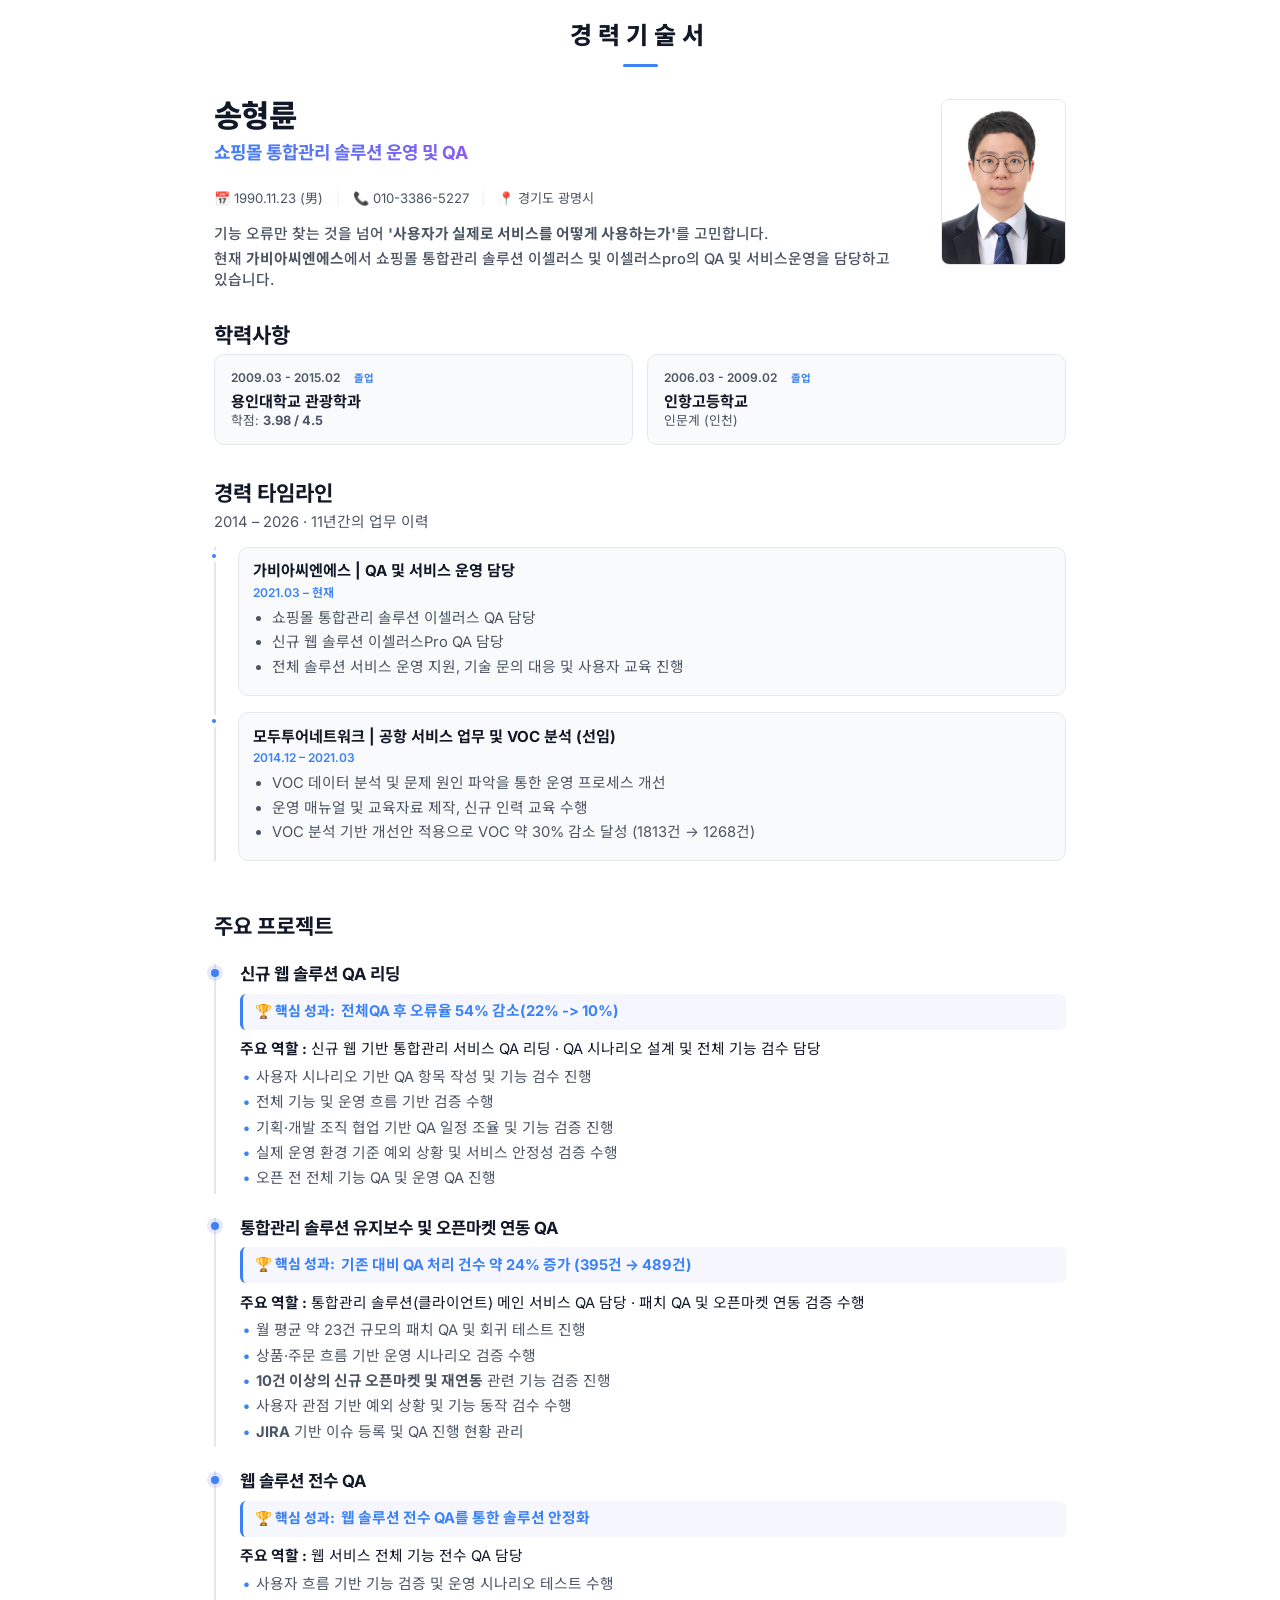
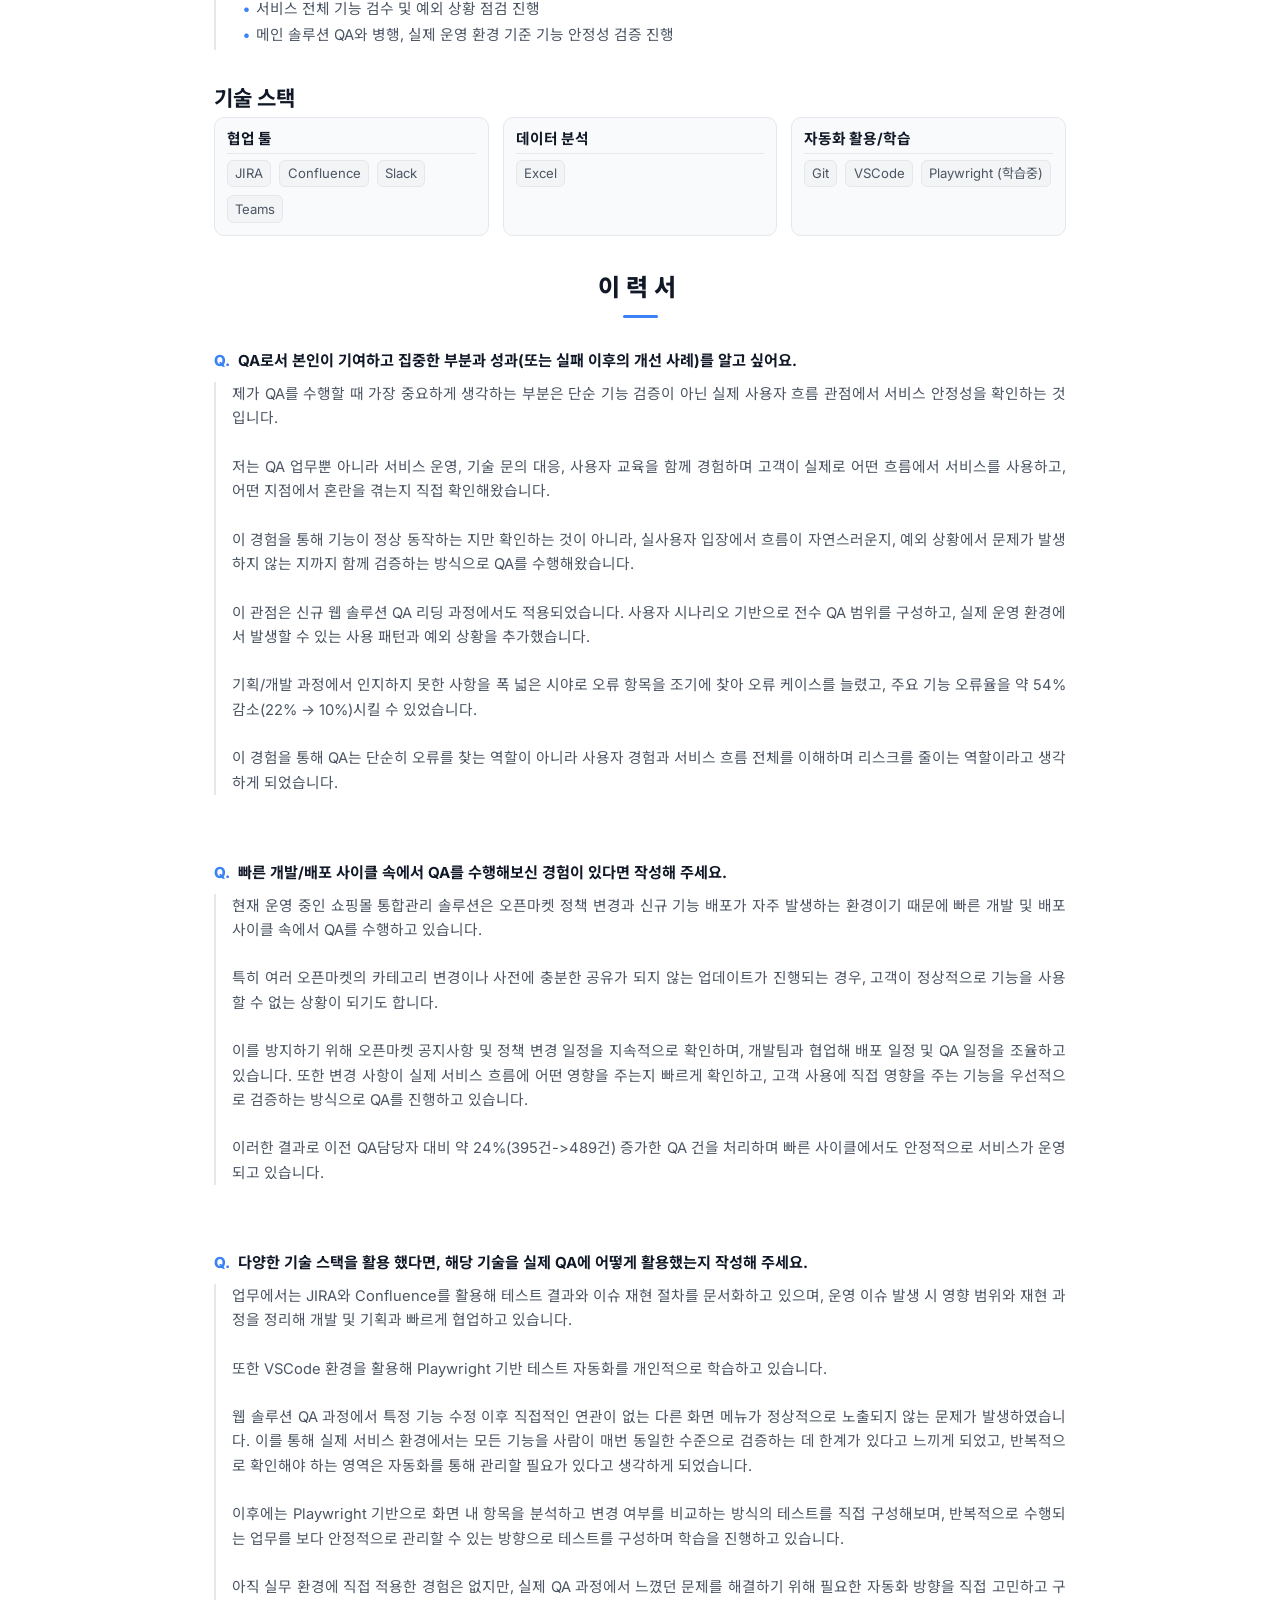
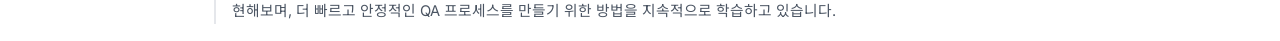
==== commit 7b0a7222: "feat: 프로필 사진 추가 및 PDF 생성 자동화 구현 - toss.html: 프로필 사진(photo.jpg) 추가 - Puppeteer를 사용한 PDF 생성 스크립트 추가 (헤" ====
--- a/toss.html
+++ b/toss.html
@@ -156,6 +156,7 @@
             display: flex !important;
             flex-direction: column !important;
             gap: 1.5rem !important;
+            margin-top: 1.5rem !important;
         }
 
         .project-item {
@@ -377,7 +378,7 @@
         .cover-letter-list {
             display: flex !important;
             flex-direction: column !important;
-            gap: 3.2rem !important;
+            gap: 4.2rem !important;
             margin-top: 1.5rem !important;
         }
 
@@ -453,7 +454,9 @@
                 margin-bottom: 1.5rem !important;
             }
 
-            .project-list,
+            .project-list {
+                margin-top: 1.8rem !important;
+            }
             .education-grid,
             .timeline {
                 margin-top: 0.8rem !important;
@@ -526,11 +529,11 @@
             #cover-letter {
                 page-break-before: always !important;
                 break-before: page !important;
-                padding-top: 1.4rem !important;
+                padding-top: 0 !important;
             }
 
             #cover-letter .cover-letter-list {
-                gap: 2.2rem !important;
+                gap: 4.2rem !important;
                 margin-top: 1rem !important;
             }
 
@@ -538,6 +541,11 @@
                 gap: 0.3rem !important;
                 page-break-inside: avoid !important;
                 break-inside: avoid !important;
+            }
+
+            /* Add top margin specifically for the 3rd item which falls on page 4 */
+            #cover-letter .cover-letter-item:nth-child(3) {
+                padding-top: 2.5rem !important;
             }
 
             #cover-letter .cover-letter-question {
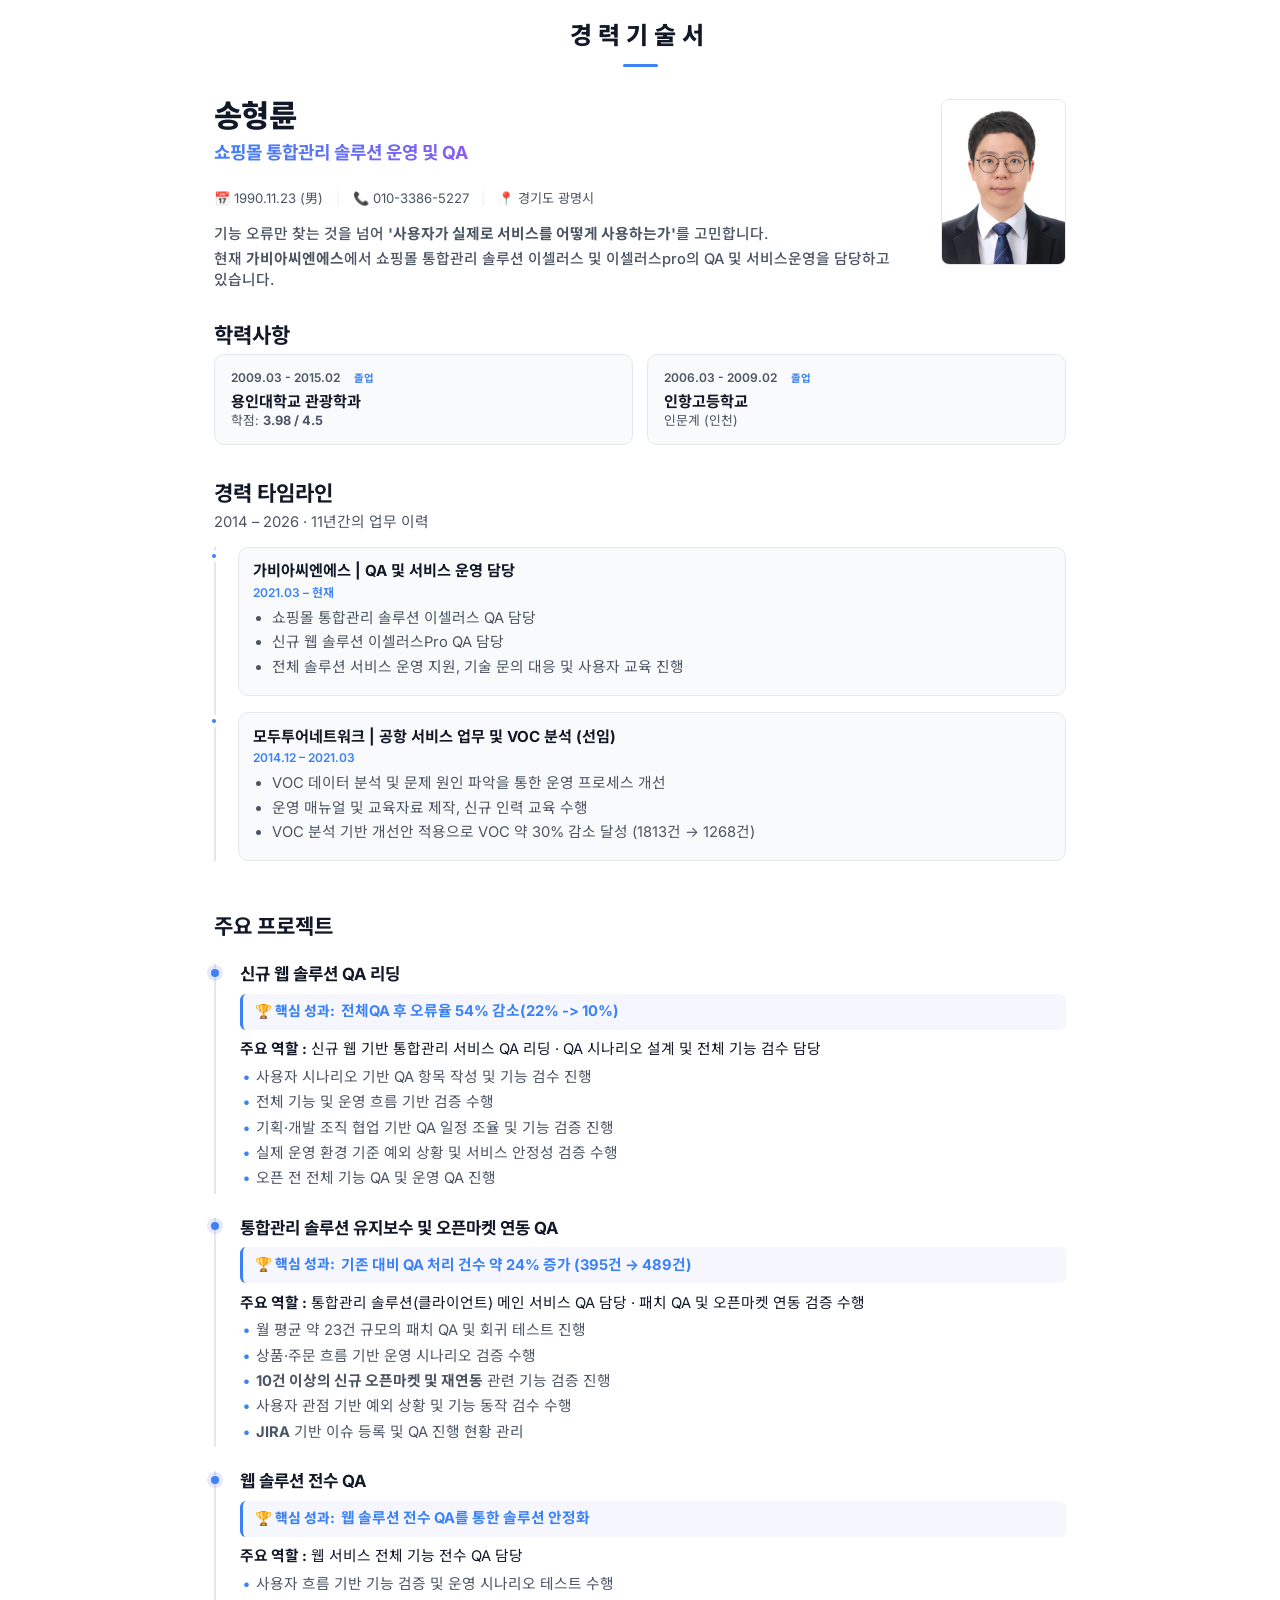
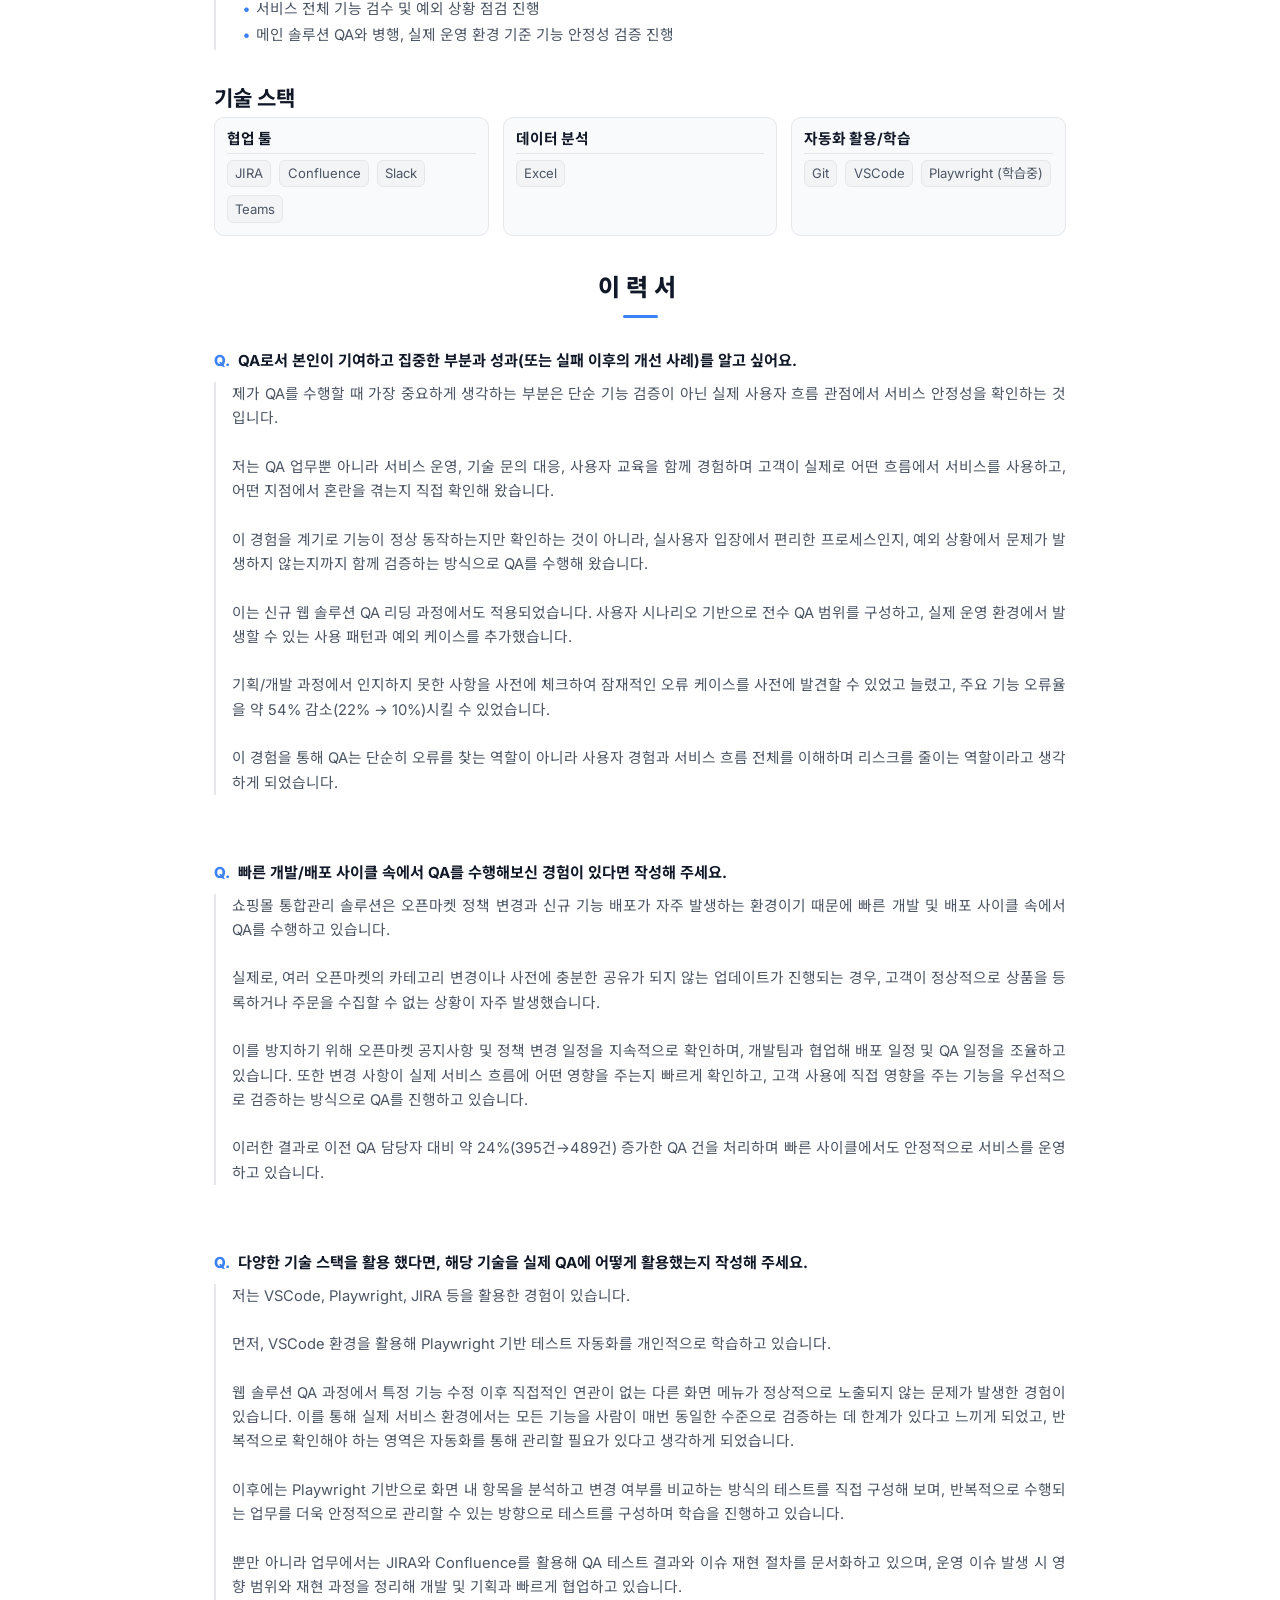
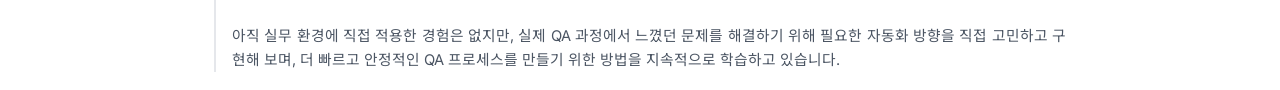
==== commit 11895f15: "Deploy final version" ====
--- a/toss.html
+++ b/toss.html
@@ -785,10 +785,10 @@
                         <div class="cover-letter-question">QA로서 본인이 기여하고 집중한 부분과 성과(또는 실패 이후의 개선 사례)를 알고 싶어요.</div>
                         <div class="cover-letter-answer">
                             제가 QA를 수행할 때 가장 중요하게 생각하는 부분은 단순 기능 검증이 아닌 실제 사용자 흐름 관점에서 서비스 안정성을 확인하는 것입니다.<br><br>
-                            저는 QA 업무뿐 아니라 서비스 운영, 기술 문의 대응, 사용자 교육을 함께 경험하며 고객이 실제로 어떤 흐름에서 서비스를 사용하고, 어떤 지점에서 혼란을 겪는지 직접 확인해왔습니다.<br><br>
-                            이 경험을 통해 기능이 정상 동작하는 지만 확인하는 것이 아니라, 실사용자 입장에서 흐름이 자연스러운지, 예외 상황에서 문제가 발생하지 않는 지까지 함께 검증하는 방식으로 QA를 수행해왔습니다.<br><br>
-                            이 관점은 신규 웹 솔루션 QA 리딩 과정에서도 적용되었습니다. 사용자 시나리오 기반으로 전수 QA 범위를 구성하고, 실제 운영 환경에서 발생할 수 있는 사용 패턴과 예외 상황을 추가했습니다.<br><br>
-                            기획/개발 과정에서 인지하지 못한 사항을 폭 넓은 시야로 오류 항목을 조기에 찾아 오류 케이스를 늘렸고, 주요 기능 오류율을 약 54% 감소(22% → 10%)시킬 수 있었습니다.<br><br>
+                            저는 QA 업무뿐 아니라 서비스 운영, 기술 문의 대응, 사용자 교육을 함께 경험하며 고객이 실제로 어떤 흐름에서 서비스를 사용하고, 어떤 지점에서 혼란을 겪는지 직접 확인해 왔습니다.<br><br>
+                            이 경험을 계기로 기능이 정상 동작하는지만 확인하는 것이 아니라, 실사용자 입장에서 편리한 프로세스인지, 예외 상황에서 문제가 발생하지 않는지까지 함께 검증하는 방식으로 QA를 수행해 왔습니다.<br><br>
+                            이는 신규 웹 솔루션 QA 리딩 과정에서도 적용되었습니다. 사용자 시나리오 기반으로 전수 QA 범위를 구성하고, 실제 운영 환경에서 발생할 수 있는 사용 패턴과 예외 케이스를 추가했습니다.<br><br>
+                            기획/개발 과정에서 인지하지 못한 사항을 사전에 체크하여 잠재적인 오류 케이스를 사전에 발견할 수 있었고 늘렸고, 주요 기능 오류율을 약 54% 감소(22% → 10%)시킬 수 있었습니다.<br><br>
                             이 경험을 통해 QA는 단순히 오류를 찾는 역할이 아니라 사용자 경험과 서비스 흐름 전체를 이해하며 리스크를 줄이는 역할이라고 생각하게 되었습니다.
                         </div>
                     </div>
@@ -796,21 +796,22 @@
                     <div class="cover-letter-item">
                         <div class="cover-letter-question">빠른 개발/배포 사이클 속에서 QA를 수행해보신 경험이 있다면 작성해 주세요.</div>
                         <div class="cover-letter-answer">
-                            현재 운영 중인 쇼핑몰 통합관리 솔루션은 오픈마켓 정책 변경과 신규 기능 배포가 자주 발생하는 환경이기 때문에 빠른 개발 및 배포 사이클 속에서 QA를 수행하고 있습니다.<br><br>
-                            특히 여러 오픈마켓의 카테고리 변경이나 사전에 충분한 공유가 되지 않는 업데이트가 진행되는 경우, 고객이 정상적으로 기능을 사용할 수 없는 상황이 되기도 합니다.<br><br>
+                            쇼핑몰 통합관리 솔루션은 오픈마켓 정책 변경과 신규 기능 배포가 자주 발생하는 환경이기 때문에 빠른 개발 및 배포 사이클 속에서 QA를 수행하고 있습니다.<br><br>
+                            실제로, 여러 오픈마켓의 카테고리 변경이나 사전에 충분한 공유가 되지 않는 업데이트가 진행되는 경우, 고객이 정상적으로 상품을 등록하거나 주문을 수집할 수 없는 상황이 자주 발생했습니다.<br><br>
                             이를 방지하기 위해 오픈마켓 공지사항 및 정책 변경 일정을 지속적으로 확인하며, 개발팀과 협업해 배포 일정 및 QA 일정을 조율하고 있습니다. 또한 변경 사항이 실제 서비스 흐름에 어떤 영향을 주는지 빠르게 확인하고, 고객 사용에 직접 영향을 주는 기능을 우선적으로 검증하는 방식으로 QA를 진행하고 있습니다.<br><br>
-                            이러한 결과로 이전 QA담당자 대비 약 24%(395건->489건) 증가한 QA 건을 처리하며 빠른 사이클에서도 안정적으로 서비스가 운영되고 있습니다.
+                            이러한 결과로 이전 QA 담당자 대비 약 24%(395건→489건) 증가한 QA 건을 처리하며 빠른 사이클에서도 안정적으로 서비스를 운영하고 있습니다.
                         </div>
                     </div>
 
                     <div class="cover-letter-item">
                         <div class="cover-letter-question">다양한 기술 스택을 활용 했다면, 해당 기술을 실제 QA에 어떻게 활용했는지 작성해 주세요.</div>
                         <div class="cover-letter-answer">
-                            업무에서는 JIRA와 Confluence를 활용해 테스트 결과와 이슈 재현 절차를 문서화하고 있으며, 운영 이슈 발생 시 영향 범위와 재현 과정을 정리해 개발 및 기획과 빠르게 협업하고 있습니다.<br><br>
-                            또한 VSCode 환경을 활용해 Playwright 기반 테스트 자동화를 개인적으로 학습하고 있습니다.<br><br>
-                            웹 솔루션 QA 과정에서 특정 기능 수정 이후 직접적인 연관이 없는 다른 화면 메뉴가 정상적으로 노출되지 않는 문제가 발생하였습니다. 이를 통해 실제 서비스 환경에서는 모든 기능을 사람이 매번 동일한 수준으로 검증하는 데 한계가 있다고 느끼게 되었고, 반복적으로 확인해야 하는 영역은 자동화를 통해 관리할 필요가 있다고 생각하게 되었습니다.<br><br>
-                            이후에는 Playwright 기반으로 화면 내 항목을 분석하고 변경 여부를 비교하는 방식의 테스트를 직접 구성해보며, 반복적으로 수행되는 업무를 보다 안정적으로 관리할 수 있는 방향으로 테스트를 구성하며 학습을 진행하고 있습니다.<br><br>
-                            아직 실무 환경에 직접 적용한 경험은 없지만, 실제 QA 과정에서 느꼈던 문제를 해결하기 위해 필요한 자동화 방향을 직접 고민하고 구현해보며, 더 빠르고 안정적인 QA 프로세스를 만들기 위한 방법을 지속적으로 학습하고 있습니다.
+                            저는 VSCode, Playwright, JIRA 등을 활용한 경험이 있습니다.<br><br>
+                            먼저, VSCode 환경을 활용해 Playwright 기반 테스트 자동화를 개인적으로 학습하고 있습니다.<br><br>
+                            웹 솔루션 QA 과정에서 특정 기능 수정 이후 직접적인 연관이 없는 다른 화면 메뉴가 정상적으로 노출되지 않는 문제가 발생한 경험이 있습니다. 이를 통해 실제 서비스 환경에서는 모든 기능을 사람이 매번 동일한 수준으로 검증하는 데 한계가 있다고 느끼게 되었고, 반복적으로 확인해야 하는 영역은 자동화를 통해 관리할 필요가 있다고 생각하게 되었습니다.<br><br>
+                            이후에는 Playwright 기반으로 화면 내 항목을 분석하고 변경 여부를 비교하는 방식의 테스트를 직접 구성해 보며, 반복적으로 수행되는 업무를 더욱 안정적으로 관리할 수 있는 방향으로 테스트를 구성하며 학습을 진행하고 있습니다.<br><br>
+                            뿐만 아니라 업무에서는 JIRA와 Confluence를 활용해 QA 테스트 결과와 이슈 재현 절차를 문서화하고 있으며, 운영 이슈 발생 시 영향 범위와 재현 과정을 정리해 개발 및 기획과 빠르게 협업하고 있습니다.<br><br>
+                            아직 실무 환경에 직접 적용한 경험은 없지만, 실제 QA 과정에서 느꼈던 문제를 해결하기 위해 필요한 자동화 방향을 직접 고민하고 구현해 보며, 더 빠르고 안정적인 QA 프로세스를 만들기 위한 방법을 지속적으로 학습하고 있습니다.
                         </div>
                     </div>
 
